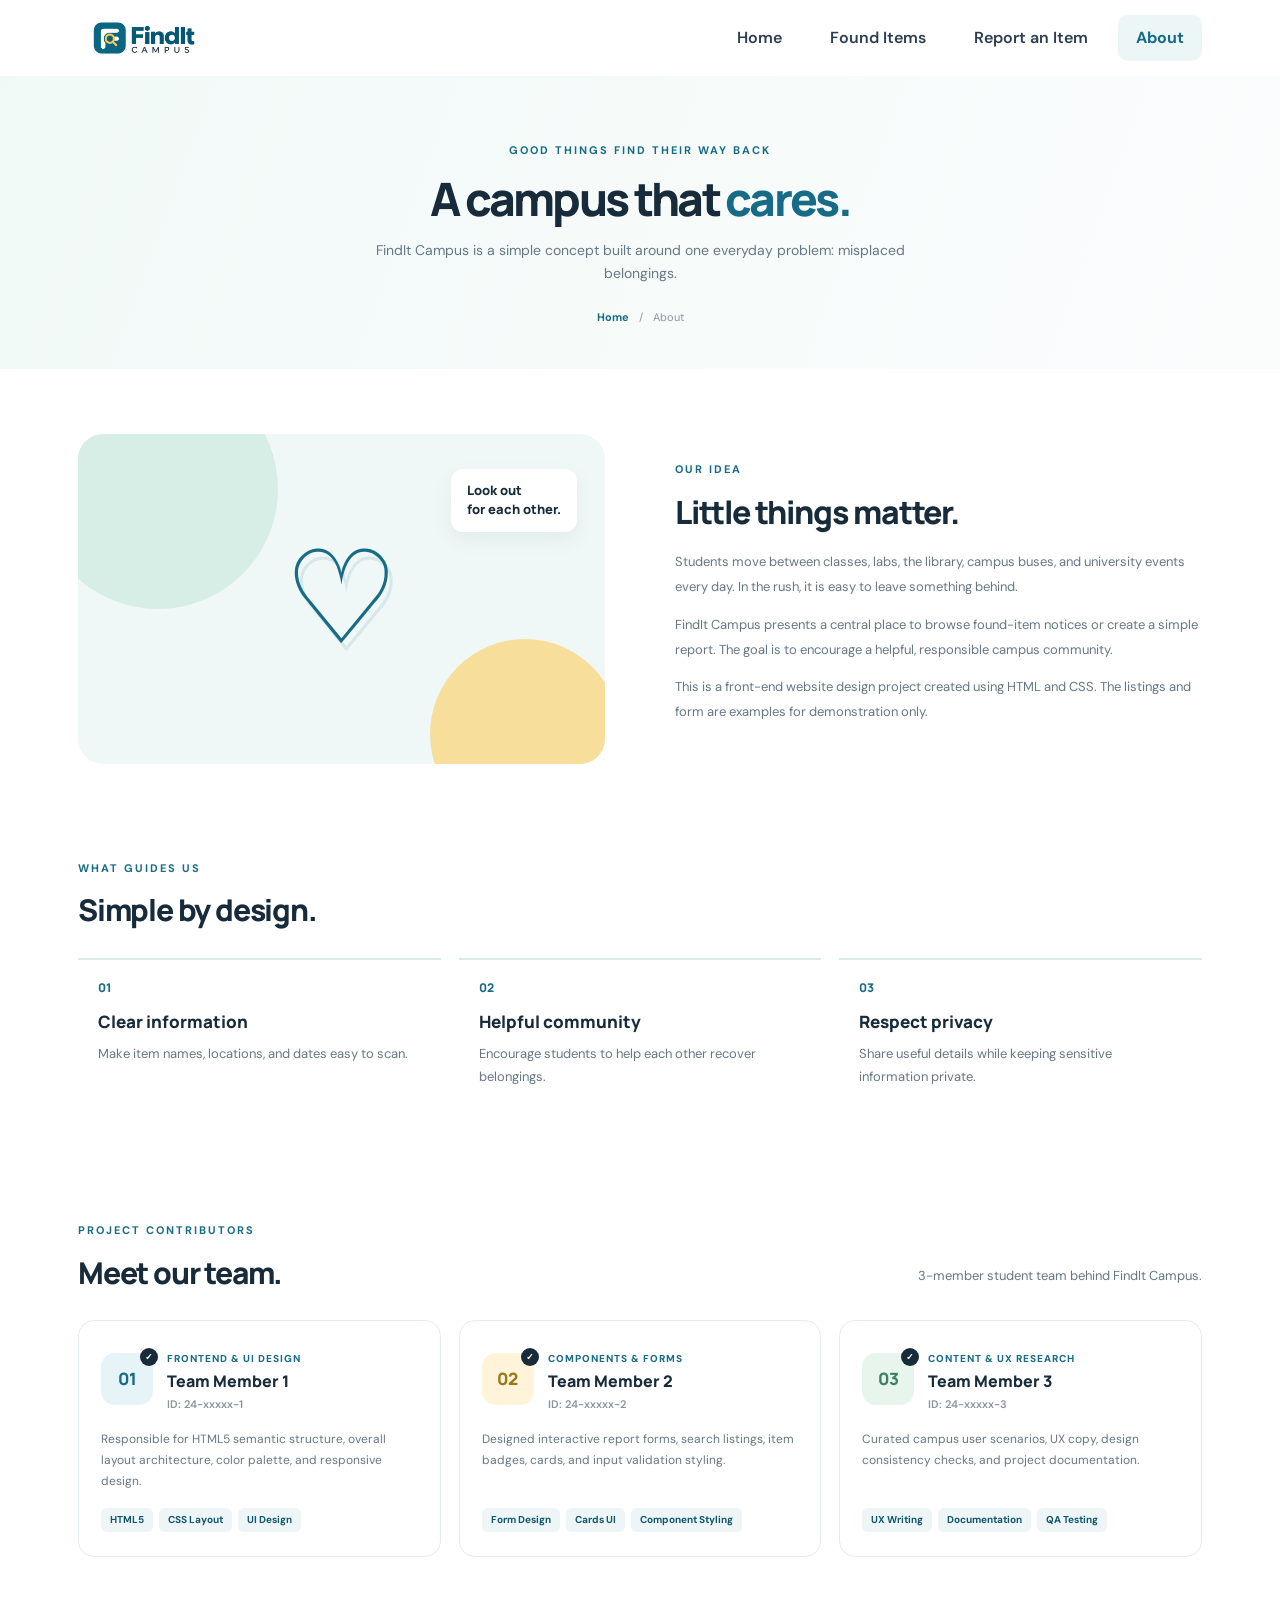
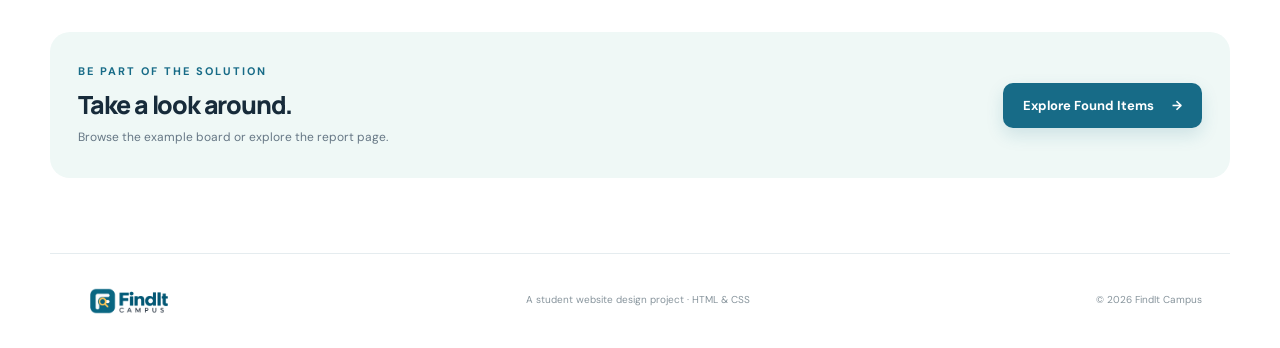
==== about.html @ 5e699d0a "first commit" ====
<!DOCTYPE html>
<html lang="en">
<head>
  <meta charset="UTF-8">
  <meta name="viewport" content="width=device-width, initial-scale=1.0">
  <title>About | FindIt Campus</title>
  <link rel="icon" type="image/png" href="favicon.png">
  <link rel="stylesheet" href="style.css">
</head>
<body>
  <header class="site-header">
    <a class="brand" href="index.html"><img class="brand-logo" src="logo.png" alt="FindIt Campus"></a>
    <nav aria-label="Main navigation"><a href="index.html">Home</a><a href="items.html">Found Items</a><a href="report.html">Report an Item</a><a class="active" href="about.html">About</a></nav>
  </header>
  <main>
    <section class="page-hero">
      <p class="eyebrow">Good things find their way back</p><h1>A campus that <span>cares.</span></h1>
      <p>FindIt Campus is a simple concept built around one everyday problem: misplaced belongings.</p>
      <div class="breadcrumb"><a href="index.html">Home</a><span>/</span> About</div>
    </section>
    <section class="section-wrap about-story">
      <div class="about-art"><div class="circle circle-one"></div><div class="circle circle-two"></div><div class="big-heart">♡</div><div class="about-label">Look out<br>for each other.</div></div>
      <div class="about-copy"><p class="eyebrow">Our idea</p><h2>Little things matter.</h2><p>Students move between classes, labs, the library, campus buses, and university events every day. In the rush, it is easy to leave something behind.</p><p>FindIt Campus presents a central place to browse found-item notices or create a simple report. The goal is to encourage a helpful, responsible campus community.</p><p>This is a front-end website design project created using HTML and CSS. The listings and form are examples for demonstration only.</p></div>
    </section>
    <section class="section-wrap section-block values-section">
      <div class="section-heading"><div><p class="eyebrow">What guides us</p><h2>Simple by design.</h2></div></div>
      <div class="value-grid">
        <article class="value-card"><span class="value-number">01</span><h3>Clear information</h3><p>Make item names, locations, and dates easy to scan.</p></article>
        <article class="value-card"><span class="value-number">02</span><h3>Helpful community</h3><p>Encourage students to help each other recover belongings.</p></article>
        <article class="value-card"><span class="value-number">03</span><h3>Respect privacy</h3><p>Share useful details while keeping sensitive information private.</p></article>
      </div>
    </section>

    <section class="section-wrap section-block team-section" id="team">
      <div class="section-heading">
        <div><p class="eyebrow">Project Contributors</p><h2>Meet our team.</h2></div>
        <p>3-member student team behind FindIt Campus.</p>
      </div>
      <div class="team-grid">
        <article class="team-card">
          <div class="team-header">
            <div class="team-avatar avatar-blue">
              <span>01</span>
              <span class="member-badge">✓</span>
            </div>
            <div class="team-meta">
              <span class="team-role">Frontend & UI Design</span>
              <h3>Team Member 1</h3>
              <p class="team-id">ID: 24-xxxxx-1</p>
            </div>
          </div>
          <p class="team-desc">Responsible for HTML5 semantic structure, overall layout architecture, color palette, and responsive design.</p>
          <div class="team-skills">
            <span class="skill-pill">HTML5</span>
            <span class="skill-pill">CSS Layout</span>
            <span class="skill-pill">UI Design</span>
          </div>
        </article>

        <article class="team-card">
          <div class="team-header">
            <div class="team-avatar avatar-yellow">
              <span>02</span>
              <span class="member-badge">✓</span>
            </div>
            <div class="team-meta">
              <span class="team-role">Components & Forms</span>
              <h3>Team Member 2</h3>
              <p class="team-id">ID: 24-xxxxx-2</p>
            </div>
          </div>
          <p class="team-desc">Designed interactive report forms, search listings, item badges, cards, and input validation styling.</p>
          <div class="team-skills">
            <span class="skill-pill">Form Design</span>
            <span class="skill-pill">Cards UI</span>
            <span class="skill-pill">Component Styling</span>
          </div>
        </article>

        <article class="team-card">
          <div class="team-header">
            <div class="team-avatar avatar-green">
              <span>03</span>
              <span class="member-badge">✓</span>
            </div>
            <div class="team-meta">
              <span class="team-role">Content & UX Research</span>
              <h3>Team Member 3</h3>
              <p class="team-id">ID: 24-xxxxx-3</p>
            </div>
          </div>
          <p class="team-desc">Curated campus user scenarios, UX copy, design consistency checks, and project documentation.</p>
          <div class="team-skills">
            <span class="skill-pill">UX Writing</span>
            <span class="skill-pill">Documentation</span>
            <span class="skill-pill">QA Testing</span>
          </div>
        </article>
      </div>
    </section>

    <section class="section-wrap cta"><div><p class="eyebrow">Be part of the solution</p><h2>Take a look around.</h2><p>Browse the example board or explore the report page.</p></div><a class="button button-primary" href="items.html">Explore Found Items <span>→</span></a></section>
  </main>
  <footer class="site-footer"><a class="brand" href="index.html"><img class="brand-logo" src="logo.png" alt="FindIt Campus"></a><p>A student website design project · HTML & CSS</p><span>© 2026 FindIt Campus</span></footer>
</body>
</html>
---- style.css ----
@import url('https://fonts.googleapis.com/css2?family=DM+Sans:wght@400;500;600;700&family=Manrope:wght@400;500;600;700;800&display=swap');

:root{--ink:#172b3a;--muted:#667785;--blue:#176b87;--blue-dark:#10566d;--mint:#eaf6f3;--line:#e5ecef;--paper:#fbfdfd;--yellow:#f6c85f}
*{box-sizing:border-box}html{scroll-behavior:smooth}body{margin:0;background:#fff;color:var(--ink);font-family:'DM Sans',sans-serif;font-size:15px;line-height:1.65}a{color:inherit;text-decoration:none}.site-header{height:76px;max-width:1180px;padding:0 28px;margin:auto;display:flex;align-items:center;justify-content:space-between;gap:24px}.brand{display:flex;align-items:center;gap:10px;font-family:Manrope,sans-serif;font-size:20px;font-weight:800;letter-spacing:-.7px;white-space:nowrap}.brand-logo{height:44px;width:auto;display:block;object-fit:contain;transition:transform .2s ease}.brand:hover .brand-logo{transform:scale(1.02)}.brand small{display:block;color:#73818b;font:500 10px 'DM Sans',sans-serif;letter-spacing:1.8px;text-transform:uppercase;margin-top:-5px}.brand-mark{display:grid;place-items:center;background:var(--blue);color:white;width:39px;height:39px;border-radius:13px;font-weight:800;font-size:21px;box-shadow:0 6px 14px #176b8729}.site-footer .brand-logo{height:34px}.site-header nav{display:flex;align-items:center;gap:12px}.site-header nav a{padding:10px 18px;color:#2c3e50;font-weight:600;font-size:16px;border-radius:10px;transition:all .2s ease}.site-header nav a:hover,.site-header nav a.active{background:#edf6f7;color:var(--blue);font-weight:700}.hero{max-width:1240px;margin:0 auto;padding:18px 32px 28px;display:grid;grid-template-columns:1fr 1.02fr;align-items:center;gap:48px;min-height:clamp(520px,calc(100vh - 160px),680px);min-height:clamp(520px,calc(100dvh - 160px),680px);box-sizing:border-box}.hero-copy{display:flex;flex-direction:column;justify-content:center;margin-bottom:0;transform:translateY(-8px)}.eyebrow{color:var(--blue);font-size:11px;font-weight:700;text-transform:uppercase;letter-spacing:2px;margin:0 0 14px}.hero h1{font-family:Manrope,sans-serif;font-size:clamp(44px,4.7vw,66px);letter-spacing:-2.6px;line-height:1.14;margin:0 0 22px;font-weight:800}.page-hero h1{font-family:Manrope,sans-serif;font-size:clamp(38px,4.3vw,57px);letter-spacing:-2.7px;line-height:1.12;margin:0 0 22px;font-weight:800}.hero h1 span,.page-hero h1 span{color:var(--blue)}.hero-text{max-width:530px;color:#536471;font-size:clamp(16px,1.25vw,19px);line-height:1.7;margin:0 0 28px}.hero-actions{display:flex;flex-wrap:wrap;gap:14px}.hero-actions .button{padding:15px 26px;font-size:15px;border-radius:12px;gap:12px}.button{display:inline-flex;justify-content:center;align-items:center;gap:18px;padding:13px 19px;border-radius:10px;font:700 13px 'DM Sans',sans-serif;border:1px solid transparent;cursor:pointer;transition:transform .2s,background .2s}.button:hover{transform:translateY(-2px)}.button-primary{background:var(--blue);color:#fff;box-shadow:0 7px 17px #176b8726}.button-primary:hover{background:var(--blue-dark)}.button-light{background:#fff;border-color:var(--line);color:var(--ink)}.trust-note{display:flex;align-items:center;gap:9px;margin-top:26px;color:#71808a;font-size:12px}.check{display:grid;place-items:center;width:21px;height:21px;border-radius:50%;background:#e5f4ec;color:#28875b;font-weight:700}.hero-art{height:clamp(440px,56vh,530px);max-height:540px;position:relative;border-radius:36px;background:#eff8f6;overflow:hidden;display:grid;place-items:center}.sun{position:absolute;width:300px;height:300px;border-radius:50%;background:#d8eee8;right:32px;top:16px}.search-illustration{position:relative;width:265px;height:245px;margin-top:60px;transform:scale(1.24);transform-origin:center}.box-front{position:absolute;bottom:15px;left:47px;width:175px;height:135px;background:#176b87;border-radius:9px 9px 17px 17px;transform:rotate(-4deg);box-shadow:0 19px 30px #164f6030;display:flex;flex-direction:column;align-items:center;padding-top:31px;color:#fff;font:800 20px Manrope,sans-serif;letter-spacing:4px}.box-top{position:absolute;bottom:136px;left:40px;width:188px;height:27px;background:#398ca2;transform:rotate(-4deg);border-radius:7px;z-index:2}.box-line{width:86px;height:5px;background:#a6d4d6;border-radius:5px;margin-top:10px}.box-line.short{width:53px;margin-top:7px}.magnifier{position:absolute;z-index:3;width:100px;height:100px;border:13px solid #f6c85f;border-radius:50%;right:0;top:0;background:#fff8e5cc;box-shadow:0 8px 18px #9e7a2d26}.magnifier:after{content:'';position:absolute;width:52px;height:13px;background:#f6c85f;border-radius:10px;right:-39px;bottom:-19px;transform:rotate(48deg)}.plant{position:absolute;bottom:0;right:-8px;width:45px;height:62px}.plant b{position:absolute;bottom:0;left:11px;width:26px;height:24px;background:#e5a97d;border-radius:3px 3px 10px 10px}.plant i{position:absolute;bottom:28px;left:13px;width:16px;height:30px;border-radius:100% 0 100% 0;background:#65a991;transform:rotate(-22deg)}.plant i:nth-child(2){left:25px;transform:rotate(35deg);background:#3f8974}.plant i:nth-child(3){left:3px;bottom:35px;transform:rotate(-48deg);background:#8dc5a9}.floating-card{position:absolute;z-index:4;background:#fff;border:1px solid #e3ebee;box-shadow:0 18px 42px #153f4c20;border-radius:18px;padding:15px 22px;display:flex;align-items:center;gap:14px;transition:transform .2s ease,box-shadow .2s ease}.floating-card:hover{transform:translateY(-3px);box-shadow:0 22px 48px #153f4c28}.floating-card b{display:block;font-size:16px;font-family:Manrope,sans-serif;font-weight:800;letter-spacing:-.3px;color:var(--ink);line-height:1.25}.floating-card small{display:block;font-size:13.5px;font-weight:500;color:#697a85;margin-top:4px;line-height:1.2}.card-one{top:44px;left:26px}.card-two{bottom:42px;left:24px}.mini-icon{display:grid;place-items:center;width:48px;height:48px;border-radius:14px;font-size:23px;flex-shrink:0}.mini-icon.blue{background:#e4f2f8;color:#176b87}.mini-icon.yellow{background:#fff3d1;color:#9d7418}.sparkle{position:absolute;color:#e6b83f}.sparkle-a{top:52px;right:58px;font-size:30px}.sparkle-b{bottom:66px;right:44px;font-size:23px}.section-wrap{max-width:1180px;padding-left:28px;padding-right:28px;margin-left:auto;margin-right:auto}.scroll-down-wrap{display:flex;justify-content:center;align-items:center;padding:10px 0 26px;position:relative;z-index:5}.scroll-down-btn{display:inline-flex;flex-direction:column;align-items:center;gap:8px;color:#7e8f9b;text-decoration:none;cursor:pointer;transition:color .25s ease}.scroll-down-btn:hover{color:var(--blue)}.scroll-arrow-circle{width:48px;height:48px;border-radius:50%;background:#fff;border:1.5px solid #dce8ec;display:grid;place-items:center;color:var(--blue);box-shadow:0 8px 24px #176b871c;animation:scrollBtnBounce 2.2s cubic-bezier(0.45,0.05,0.55,0.95) infinite;transition:all .25s ease}.scroll-down-btn:hover .scroll-arrow-circle{background:#edf8f6;border-color:var(--blue);box-shadow:0 12px 28px #176b872b;transform:translateY(3px)}.scroll-arrow-svg{animation:arrowGlide 2.2s ease-in-out infinite}.scroll-down-text{font-family:'DM Sans',sans-serif;font-size:11px;font-weight:700;letter-spacing:1.8px;text-transform:uppercase;color:#8596a2;transition:color .25s ease}.scroll-down-btn:hover .scroll-down-text{color:var(--blue)}@keyframes scrollBtnBounce{0%,100%{transform:translateY(0)}50%{transform:translateY(8px)}}@keyframes arrowGlide{0%,100%{transform:translateY(-2px)}50%{transform:translateY(3px)}}.section-block{padding-top:85px;padding-bottom:82px}.section-heading{display:flex;justify-content:space-between;align-items:end;gap:25px;margin-bottom:29px}.section-heading h2,.cta h2,.about-copy h2{font:800 30px/1.25 Manrope,sans-serif;letter-spacing:-1.2px;margin:0}.section-heading>p{color:var(--muted);font-size:13px;margin:0 0 5px}.choice-grid{display:grid;grid-template-columns:repeat(3,1fr);gap:18px}.choice-card{border:1px solid var(--line);border-radius:16px;padding:26px 25px 24px;transition:transform .2s,box-shadow .2s}.choice-card:hover,.item-card:hover{transform:translateY(-3px);box-shadow:0 15px 35px #193d4c0c}.choice-icon{width:47px;height:47px;border-radius:14px;display:grid;place-items:center;font-size:24px;margin-bottom:20px}.icon-blue{background:#e7f4f7;color:var(--blue)}.icon-yellow{background:#fff4d9;color:#9d7418}.icon-green{background:#e8f5eb;color:#388461}.choice-card h3,.value-card h3{font:800 17px Manrope,sans-serif;margin:0 0 9px}.choice-card p,.value-card p{color:var(--muted);font-size:13px;line-height:1.8;margin:0 0 19px}.text-link{font-size:12px;font-weight:700;color:var(--blue)}.text-link span{margin-left:6px}.cta{background:#eff8f6;border-radius:20px;margin-top:0;margin-bottom:75px;padding-top:30px;padding-bottom:30px;display:flex;align-items:center;justify-content:space-between;gap:25px}.cta .eyebrow{margin-bottom:8px}.cta h2{font-size:25px}.cta p:not(.eyebrow){color:var(--muted);font-size:12px;margin:8px 0 0}.site-footer{border-top:1px solid var(--line);min-height:95px;max-width:1180px;margin:auto;padding:22px 28px;display:flex;align-items:center;justify-content:space-between;gap:20px}.site-footer .brand{font-size:16px}.site-footer .brand-mark{width:32px;height:32px;border-radius:10px;font-size:17px}.site-footer p,.site-footer>span{font-size:10px;color:#87949c;margin:0}
.page-hero{background:linear-gradient(110deg,#f1f9f7,#fbfdfd);text-align:center;padding:65px 24px 43px}.page-hero h1{font-size:46px;margin-bottom:14px}.page-hero>p:not(.eyebrow){max-width:560px;margin:0 auto;color:var(--muted);font-size:14px}.breadcrumb{display:flex;justify-content:center;gap:10px;margin-top:23px;color:#8a979e;font-size:11px}.breadcrumb a{color:var(--blue);font-weight:700}.listing-section{padding-top:48px;padding-bottom:80px}.listing-top{display:flex;align-items:center;justify-content:space-between;gap:20px}.listing-top h2,.form-heading h2,.report-intro h2{font:800 22px Manrope,sans-serif;margin:0}.muted,.form-heading p{color:#8a979e;font-size:12px;margin:3px 0 0}.filter-chips{display:flex;flex-wrap:wrap;gap:9px;margin:25px 0}.chip{padding:8px 14px;border:1px solid var(--line);border-radius:30px;color:#6d7b85;font-size:11px;font-weight:600}.chip.selected{background:#eaf5f5;color:var(--blue);border-color:#d5e9e9}.item-grid{display:grid;grid-template-columns:repeat(3,1fr);gap:19px}.item-card{border:1px solid var(--line);border-radius:15px;overflow:hidden;transition:transform .2s,box-shadow .2s}.item-visual{height:165px;display:grid;place-items:center;position:relative}.visual-blue{background:#e9f4f8}.visual-yellow{background:#fff4d7}.visual-green{background:#e8f5ec}.visual-pink{background:#f9eaf0}.visual-lilac{background:#eeeafb}.visual-orange{background:#fff0e3}.item-emoji{font-size:56px;filter:drop-shadow(0 8px 7px #203c4a16)}.status{position:absolute;left:13px;top:13px;background:#fff;padding:4px 9px;border-radius:20px;font-size:9px;font-weight:700;color:#32845f}.item-info{padding:17px}.item-type{font-size:9px;font-weight:800;letter-spacing:1.2px;color:var(--blue);margin-bottom:5px}.item-info h3{font:800 15px Manrope,sans-serif;margin:0 0 7px}.item-place{font-size:11px;color:#7b8992;margin:0 0 16px}.item-bottom{border-top:1px solid #edf0f1;padding-top:12px;display:flex;justify-content:space-between;gap:8px;font-size:9px;color:#98a2a8}.item-bottom a{color:var(--blue);font-weight:700}.notice{margin:25px 0 0;background:#fff8e7;border-radius:10px;padding:12px 15px;font-size:11px;color:#8a713a}.compact{padding-bottom:36px}.report-layout{display:grid;grid-template-columns:.8fr 1.2fr;gap:60px;padding-top:55px;padding-bottom:85px;align-items:start}.report-intro{padding-top:14px}.report-symbol{width:55px;height:55px;border-radius:16px;display:grid;place-items:center;background:#e6f4f5;color:var(--blue);font-size:28px;margin-bottom:22px}.report-intro h2{font-size:27px}.report-intro>p{color:var(--muted);font-size:13px;line-height:1.9}.tip-box{margin-top:29px;background:#f2f8f6;border-radius:13px;padding:19px 21px;font-size:12px}.tip-box strong{font-family:Manrope,sans-serif}.tip-box ul{padding-left:18px;margin:10px 0 0;color:var(--muted)}.tip-box li{margin:7px 0}.report-form{border:1px solid var(--line);border-radius:17px;padding:28px 30px;box-shadow:0 15px 35px #183e4b08}.form-heading{margin-bottom:23px}.report-form>label,.form-two label{display:block;font-size:11px;font-weight:700;margin:15px 0 7px}.report-form label span{color:#d16a56}.report-form input:not([type=radio]),.report-form select,.report-form textarea{width:100%;border:1px solid #dfe7e9;border-radius:8px;padding:11px 12px;font:12px 'DM Sans',sans-serif;color:var(--ink);background:#fff;outline:none}.report-form input:focus,.report-form select:focus,.report-form textarea:focus{border-color:#6ca9b6;box-shadow:0 0 0 3px #176b8710}.report-form textarea{resize:vertical}.radio-row{display:flex;gap:10px;flex-wrap:wrap}.radio-option{border:1px solid var(--line);border-radius:8px;padding:10px 12px;display:flex;align-items:center;gap:7px;font-size:11px;color:#586b77}.radio-option input{accent-color:var(--blue)}.form-two{display:grid;grid-template-columns:1fr 1fr;gap:13px}.form-note{font-size:10px;color:#89969d;margin:15px 0}.submit-button{width:100%;margin-top:3px}.about-story{display:grid;grid-template-columns:1fr 1fr;align-items:center;gap:70px;padding-top:65px;padding-bottom:70px}.about-art{height:330px;position:relative;border-radius:25px;background:#eff8f6;overflow:hidden;display:grid;place-items:center}.circle{position:absolute;border-radius:50%}.circle-one{width:240px;height:240px;background:#d7eee7;top:-65px;left:-40px}.circle-two{width:190px;height:190px;background:#f7df9b;bottom:-65px;right:-15px}.big-heart{z-index:1;font-size:130px;color:var(--blue);font-weight:400;line-height:1;text-shadow:5px 8px 0 #176b871c}.about-label{position:absolute;z-index:2;right:28px;top:35px;background:#fff;border-radius:12px;padding:12px 16px;font:800 13px/1.5 Manrope,sans-serif;box-shadow:0 8px 20px #143d4c10}.about-copy h2{font-size:32px;margin-bottom:18px}.about-copy>p:not(.eyebrow){font-size:13px;line-height:1.9;color:var(--muted)}.values-section{padding-top:25px;padding-bottom:75px}.value-grid{display:grid;grid-template-columns:repeat(3,1fr);gap:18px}.value-card{border-top:2px solid #d9ece8;padding:19px 20px}.value-number{display:block;font:800 12px Manrope,sans-serif;color:var(--blue);margin-bottom:14px}.team-section{padding-top:20px;padding-bottom:75px}.team-grid{display:grid;grid-template-columns:repeat(3,1fr);gap:18px}.team-card{border:1px solid var(--line);border-radius:16px;padding:24px 22px;background:#fff;transition:transform .2s,box-shadow .2s;display:flex;flex-direction:column}.team-card:hover{transform:translateY(-3px);box-shadow:0 15px 35px #193d4c0c}.team-header{display:flex;align-items:center;gap:14px;margin-bottom:16px}.team-avatar{width:52px;height:52px;border-radius:14px;display:grid;place-items:center;font:800 17px Manrope,sans-serif;position:relative;flex-shrink:0}.avatar-blue{background:#e7f4f7;color:var(--blue)}.avatar-yellow{background:#fff4d9;color:#9d7418}.avatar-green{background:#e8f5ec;color:#388461}.member-badge{position:absolute;top:-5px;right:-5px;background:var(--ink);color:#fff;font-size:9px;font-weight:700;width:18px;height:18px;border-radius:50%;display:grid;place-items:center}.team-meta h3{font:800 16px Manrope,sans-serif;margin:0 0 3px}.team-role{font-size:10px;font-weight:800;letter-spacing:1px;text-transform:uppercase;color:var(--blue)}.team-id{font-size:11px;color:#87949c;font-weight:600;margin:3px 0 0}.team-desc{color:var(--muted);font-size:12px;line-height:1.75;margin:0 0 16px;flex-grow:1}.team-skills{display:flex;flex-wrap:wrap;gap:6px}.skill-pill{font-size:10px;font-weight:700;background:#edf5f7;color:var(--blue-dark);padding:4px 9px;border-radius:6px}
@media(max-width:800px){.site-header{height:auto;min-height:78px;flex-wrap:wrap;padding-top:16px;padding-bottom:14px}.site-header nav{width:100%;overflow-x:auto;gap:4px}.site-header nav a{padding:8px 12px;font-size:14px;white-space:nowrap}.hero{grid-template-columns:1fr;min-height:auto;padding-top:35px;padding-bottom:45px;gap:35px}.hero-copy{margin-bottom:0;transform:none}.hero-art{height:360px}.hero-art .search-illustration{transform:scale(1)}.choice-grid,.item-grid,.team-grid{grid-template-columns:repeat(2,1fr)}.report-layout{grid-template-columns:1fr;gap:28px}.about-story{gap:30px}.site-footer{flex-wrap:wrap}.site-footer p{order:3;width:100%}}
@media(max-width:560px){.hero{padding-left:20px;padding-right:20px;padding-top:28px;padding-bottom:38px}.hero h1{font-size:clamp(34px,8.5vw,42px);letter-spacing:-1.6px}.hero-actions .button{width:100%;justify-content:center}.hero-art{height:290px}.hero-art .search-illustration{transform:scale(.86)}.floating-card{padding:11px 15px;border-radius:14px;gap:10px}.floating-card b{font-size:13.5px}.floating-card small{font-size:11.5px}.mini-icon{width:36px;height:36px;font-size:18px}.card-one{top:28px;left:14px}.card-two{bottom:22px;left:14px}.scroll-down-wrap{padding:8px 0 20px}.scroll-arrow-circle{width:42px;height:42px}.scroll-down-text{font-size:10px}.section-wrap{padding-left:20px;padding-right:20px}.section-block{padding-top:58px;padding-bottom:58px}.section-heading{display:block}.section-heading>p{margin-top:10px}.section-heading h2,.cta h2{font-size:25px}.choice-grid,.item-grid,.value-grid,.team-grid{grid-template-columns:1fr}.choice-card{padding:22px}.cta{margin-left:20px;margin-right:20px;display:block;padding:25px 22px}.cta .button{margin-top:20px}.site-footer{padding:22px 20px}.site-footer>span{font-size:9px}.page-hero{padding:48px 20px 35px}.page-hero h1{font-size:37px}.listing-top{align-items:flex-start}.listing-top .button{padding:10px;font-size:11px}.report-form{padding:22px 18px}.form-two{grid-template-columns:1fr;gap:0}.about-story{grid-template-columns:1fr;padding-top:40px}.about-art{height:270px}.about-copy h2{font-size:28px}}
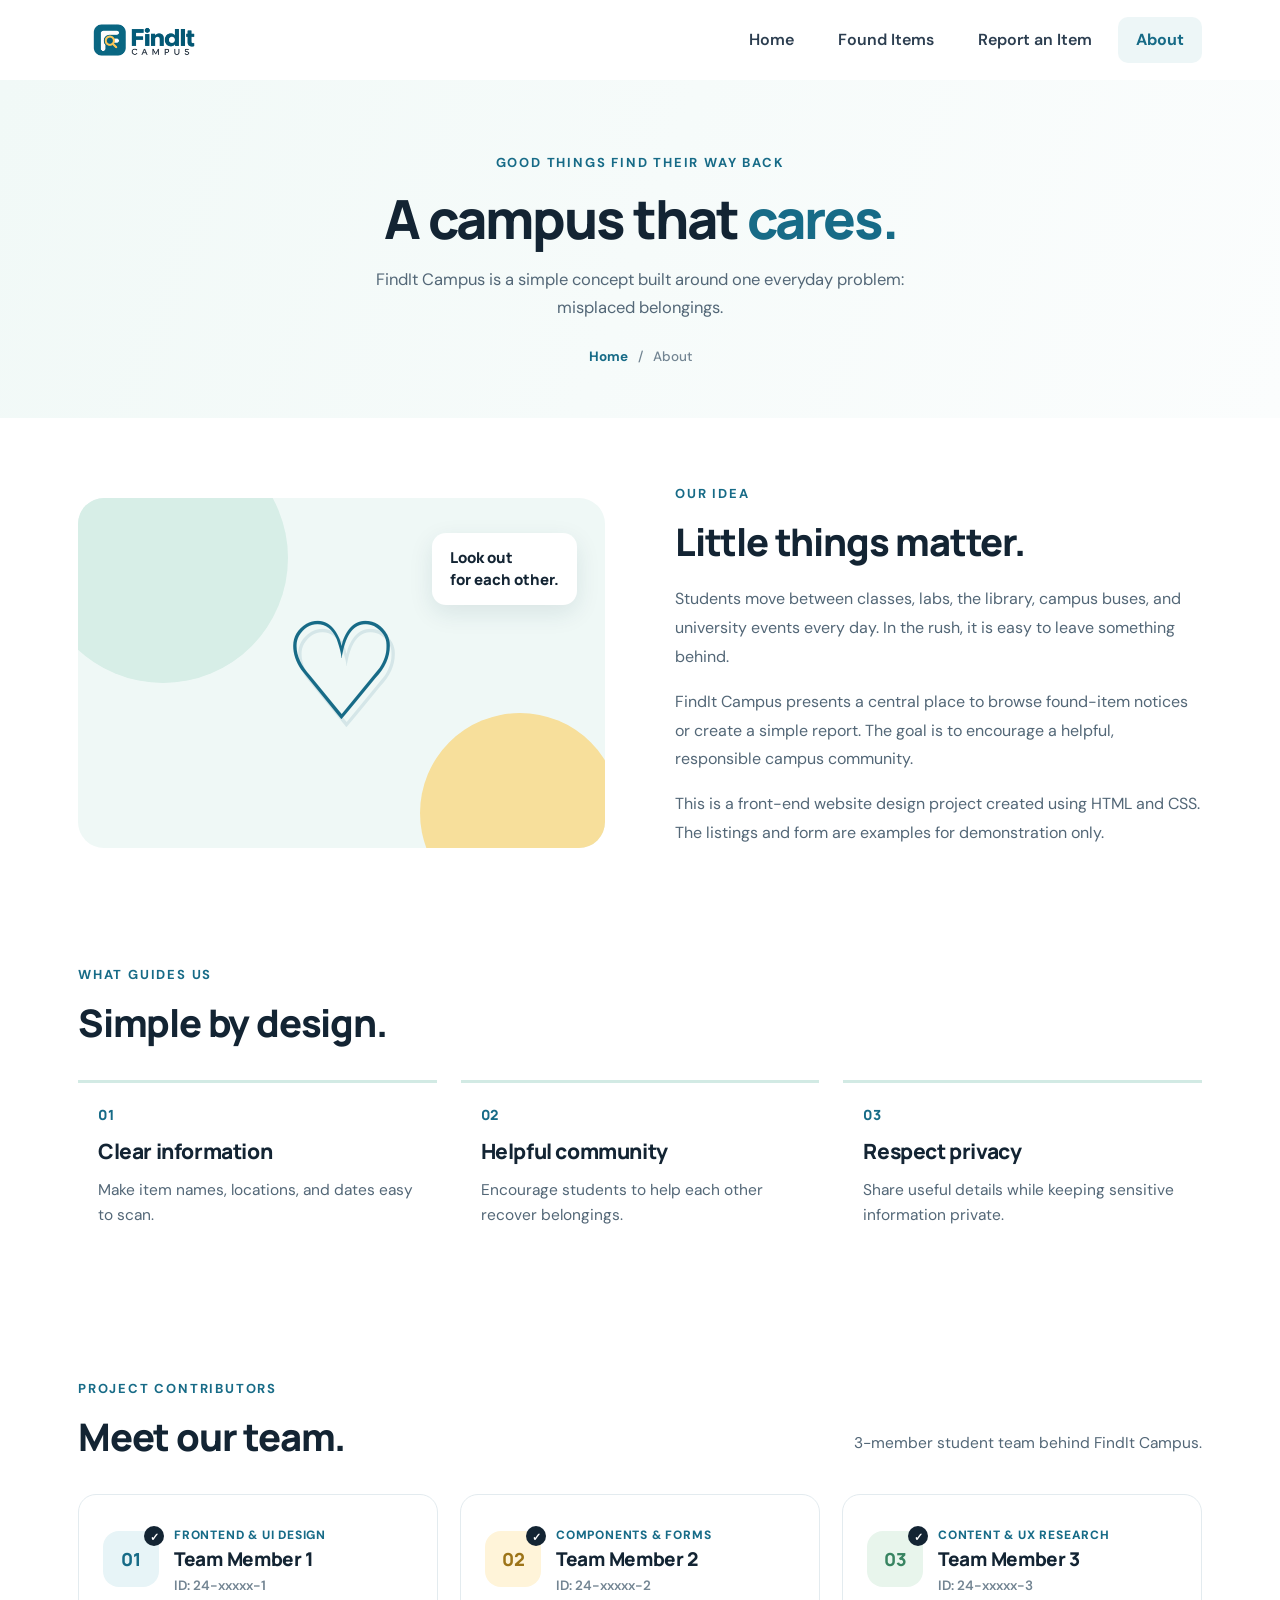
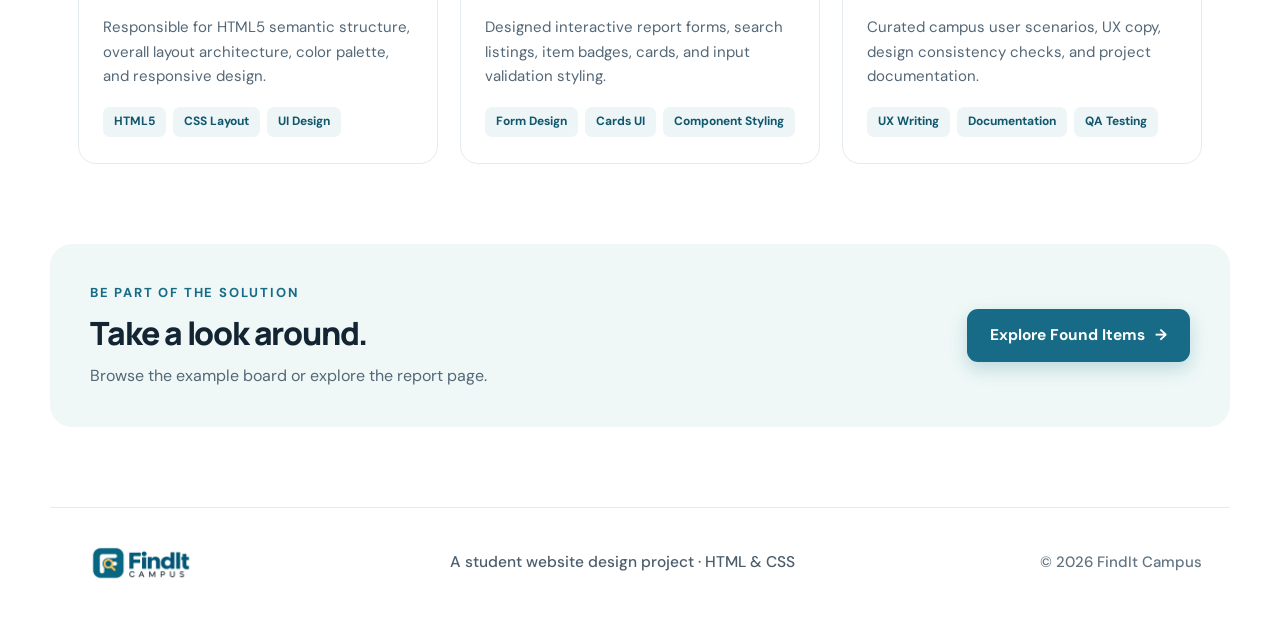
==== commit f5d1986f: "add responsive mobile navigation menu and quick categories section to homepage" ====
--- a/about.html
+++ b/about.html
@@ -10,6 +10,13 @@
 <body>
   <header class="site-header">
     <a class="brand" href="index.html"><img class="brand-logo" src="logo.png" alt="FindIt Campus"></a>
+    <input type="checkbox" id="nav-toggle" class="nav-toggle" aria-label="Toggle navigation menu">
+    <label for="nav-toggle" class="nav-toggle-btn" aria-label="Open navigation menu">
+      <span class="nav-icon-bar"></span>
+      <span class="nav-icon-bar"></span>
+      <span class="nav-icon-bar"></span>
+    </label>
+    <label for="nav-toggle" class="nav-overlay" aria-hidden="true"></label>
     <nav aria-label="Main navigation"><a href="index.html">Home</a><a href="items.html">Found Items</a><a href="report.html">Report an Item</a><a class="active" href="about.html">About</a></nav>
   </header>
   <main>
--- a/style.css
+++ b/style.css
@@ -1,7 +1,1912 @@
 @import url('https://fonts.googleapis.com/css2?family=DM+Sans:wght@400;500;600;700&family=Manrope:wght@400;500;600;700;800&display=swap');
 
-:root{--ink:#172b3a;--muted:#667785;--blue:#176b87;--blue-dark:#10566d;--mint:#eaf6f3;--line:#e5ecef;--paper:#fbfdfd;--yellow:#f6c85f}
-*{box-sizing:border-box}html{scroll-behavior:smooth}body{margin:0;background:#fff;color:var(--ink);font-family:'DM Sans',sans-serif;font-size:15px;line-height:1.65}a{color:inherit;text-decoration:none}.site-header{height:76px;max-width:1180px;padding:0 28px;margin:auto;display:flex;align-items:center;justify-content:space-between;gap:24px}.brand{display:flex;align-items:center;gap:10px;font-family:Manrope,sans-serif;font-size:20px;font-weight:800;letter-spacing:-.7px;white-space:nowrap}.brand-logo{height:44px;width:auto;display:block;object-fit:contain;transition:transform .2s ease}.brand:hover .brand-logo{transform:scale(1.02)}.brand small{display:block;color:#73818b;font:500 10px 'DM Sans',sans-serif;letter-spacing:1.8px;text-transform:uppercase;margin-top:-5px}.brand-mark{display:grid;place-items:center;background:var(--blue);color:white;width:39px;height:39px;border-radius:13px;font-weight:800;font-size:21px;box-shadow:0 6px 14px #176b8729}.site-footer .brand-logo{height:34px}.site-header nav{display:flex;align-items:center;gap:12px}.site-header nav a{padding:10px 18px;color:#2c3e50;font-weight:600;font-size:16px;border-radius:10px;transition:all .2s ease}.site-header nav a:hover,.site-header nav a.active{background:#edf6f7;color:var(--blue);font-weight:700}.hero{max-width:1240px;margin:0 auto;padding:18px 32px 28px;display:grid;grid-template-columns:1fr 1.02fr;align-items:center;gap:48px;min-height:clamp(520px,calc(100vh - 160px),680px);min-height:clamp(520px,calc(100dvh - 160px),680px);box-sizing:border-box}.hero-copy{display:flex;flex-direction:column;justify-content:center;margin-bottom:0;transform:translateY(-8px)}.eyebrow{color:var(--blue);font-size:11px;font-weight:700;text-transform:uppercase;letter-spacing:2px;margin:0 0 14px}.hero h1{font-family:Manrope,sans-serif;font-size:clamp(44px,4.7vw,66px);letter-spacing:-2.6px;line-height:1.14;margin:0 0 22px;font-weight:800}.page-hero h1{font-family:Manrope,sans-serif;font-size:clamp(38px,4.3vw,57px);letter-spacing:-2.7px;line-height:1.12;margin:0 0 22px;font-weight:800}.hero h1 span,.page-hero h1 span{color:var(--blue)}.hero-text{max-width:530px;color:#536471;font-size:clamp(16px,1.25vw,19px);line-height:1.7;margin:0 0 28px}.hero-actions{display:flex;flex-wrap:wrap;gap:14px}.hero-actions .button{padding:15px 26px;font-size:15px;border-radius:12px;gap:12px}.button{display:inline-flex;justify-content:center;align-items:center;gap:18px;padding:13px 19px;border-radius:10px;font:700 13px 'DM Sans',sans-serif;border:1px solid transparent;cursor:pointer;transition:transform .2s,background .2s}.button:hover{transform:translateY(-2px)}.button-primary{background:var(--blue);color:#fff;box-shadow:0 7px 17px #176b8726}.button-primary:hover{background:var(--blue-dark)}.button-light{background:#fff;border-color:var(--line);color:var(--ink)}.trust-note{display:flex;align-items:center;gap:9px;margin-top:26px;color:#71808a;font-size:12px}.check{display:grid;place-items:center;width:21px;height:21px;border-radius:50%;background:#e5f4ec;color:#28875b;font-weight:700}.hero-art{height:clamp(440px,56vh,530px);max-height:540px;position:relative;border-radius:36px;background:#eff8f6;overflow:hidden;display:grid;place-items:center}.sun{position:absolute;width:300px;height:300px;border-radius:50%;background:#d8eee8;right:32px;top:16px}.search-illustration{position:relative;width:265px;height:245px;margin-top:60px;transform:scale(1.24);transform-origin:center}.box-front{position:absolute;bottom:15px;left:47px;width:175px;height:135px;background:#176b87;border-radius:9px 9px 17px 17px;transform:rotate(-4deg);box-shadow:0 19px 30px #164f6030;display:flex;flex-direction:column;align-items:center;padding-top:31px;color:#fff;font:800 20px Manrope,sans-serif;letter-spacing:4px}.box-top{position:absolute;bottom:136px;left:40px;width:188px;height:27px;background:#398ca2;transform:rotate(-4deg);border-radius:7px;z-index:2}.box-line{width:86px;height:5px;background:#a6d4d6;border-radius:5px;margin-top:10px}.box-line.short{width:53px;margin-top:7px}.magnifier{position:absolute;z-index:3;width:100px;height:100px;border:13px solid #f6c85f;border-radius:50%;right:0;top:0;background:#fff8e5cc;box-shadow:0 8px 18px #9e7a2d26}.magnifier:after{content:'';position:absolute;width:52px;height:13px;background:#f6c85f;border-radius:10px;right:-39px;bottom:-19px;transform:rotate(48deg)}.plant{position:absolute;bottom:0;right:-8px;width:45px;height:62px}.plant b{position:absolute;bottom:0;left:11px;width:26px;height:24px;background:#e5a97d;border-radius:3px 3px 10px 10px}.plant i{position:absolute;bottom:28px;left:13px;width:16px;height:30px;border-radius:100% 0 100% 0;background:#65a991;transform:rotate(-22deg)}.plant i:nth-child(2){left:25px;transform:rotate(35deg);background:#3f8974}.plant i:nth-child(3){left:3px;bottom:35px;transform:rotate(-48deg);background:#8dc5a9}.floating-card{position:absolute;z-index:4;background:#fff;border:1px solid #e3ebee;box-shadow:0 18px 42px #153f4c20;border-radius:18px;padding:15px 22px;display:flex;align-items:center;gap:14px;transition:transform .2s ease,box-shadow .2s ease}.floating-card:hover{transform:translateY(-3px);box-shadow:0 22px 48px #153f4c28}.floating-card b{display:block;font-size:16px;font-family:Manrope,sans-serif;font-weight:800;letter-spacing:-.3px;color:var(--ink);line-height:1.25}.floating-card small{display:block;font-size:13.5px;font-weight:500;color:#697a85;margin-top:4px;line-height:1.2}.card-one{top:44px;left:26px}.card-two{bottom:42px;left:24px}.mini-icon{display:grid;place-items:center;width:48px;height:48px;border-radius:14px;font-size:23px;flex-shrink:0}.mini-icon.blue{background:#e4f2f8;color:#176b87}.mini-icon.yellow{background:#fff3d1;color:#9d7418}.sparkle{position:absolute;color:#e6b83f}.sparkle-a{top:52px;right:58px;font-size:30px}.sparkle-b{bottom:66px;right:44px;font-size:23px}.section-wrap{max-width:1180px;padding-left:28px;padding-right:28px;margin-left:auto;margin-right:auto}.scroll-down-wrap{display:flex;justify-content:center;align-items:center;padding:10px 0 26px;position:relative;z-index:5}.scroll-down-btn{display:inline-flex;flex-direction:column;align-items:center;gap:8px;color:#7e8f9b;text-decoration:none;cursor:pointer;transition:color .25s ease}.scroll-down-btn:hover{color:var(--blue)}.scroll-arrow-circle{width:48px;height:48px;border-radius:50%;background:#fff;border:1.5px solid #dce8ec;display:grid;place-items:center;color:var(--blue);box-shadow:0 8px 24px #176b871c;animation:scrollBtnBounce 2.2s cubic-bezier(0.45,0.05,0.55,0.95) infinite;transition:all .25s ease}.scroll-down-btn:hover .scroll-arrow-circle{background:#edf8f6;border-color:var(--blue);box-shadow:0 12px 28px #176b872b;transform:translateY(3px)}.scroll-arrow-svg{animation:arrowGlide 2.2s ease-in-out infinite}.scroll-down-text{font-family:'DM Sans',sans-serif;font-size:11px;font-weight:700;letter-spacing:1.8px;text-transform:uppercase;color:#8596a2;transition:color .25s ease}.scroll-down-btn:hover .scroll-down-text{color:var(--blue)}@keyframes scrollBtnBounce{0%,100%{transform:translateY(0)}50%{transform:translateY(8px)}}@keyframes arrowGlide{0%,100%{transform:translateY(-2px)}50%{transform:translateY(3px)}}.section-block{padding-top:85px;padding-bottom:82px}.section-heading{display:flex;justify-content:space-between;align-items:end;gap:25px;margin-bottom:29px}.section-heading h2,.cta h2,.about-copy h2{font:800 30px/1.25 Manrope,sans-serif;letter-spacing:-1.2px;margin:0}.section-heading>p{color:var(--muted);font-size:13px;margin:0 0 5px}.choice-grid{display:grid;grid-template-columns:repeat(3,1fr);gap:18px}.choice-card{border:1px solid var(--line);border-radius:16px;padding:26px 25px 24px;transition:transform .2s,box-shadow .2s}.choice-card:hover,.item-card:hover{transform:translateY(-3px);box-shadow:0 15px 35px #193d4c0c}.choice-icon{width:47px;height:47px;border-radius:14px;display:grid;place-items:center;font-size:24px;margin-bottom:20px}.icon-blue{background:#e7f4f7;color:var(--blue)}.icon-yellow{background:#fff4d9;color:#9d7418}.icon-green{background:#e8f5eb;color:#388461}.choice-card h3,.value-card h3{font:800 17px Manrope,sans-serif;margin:0 0 9px}.choice-card p,.value-card p{color:var(--muted);font-size:13px;line-height:1.8;margin:0 0 19px}.text-link{font-size:12px;font-weight:700;color:var(--blue)}.text-link span{margin-left:6px}.cta{background:#eff8f6;border-radius:20px;margin-top:0;margin-bottom:75px;padding-top:30px;padding-bottom:30px;display:flex;align-items:center;justify-content:space-between;gap:25px}.cta .eyebrow{margin-bottom:8px}.cta h2{font-size:25px}.cta p:not(.eyebrow){color:var(--muted);font-size:12px;margin:8px 0 0}.site-footer{border-top:1px solid var(--line);min-height:95px;max-width:1180px;margin:auto;padding:22px 28px;display:flex;align-items:center;justify-content:space-between;gap:20px}.site-footer .brand{font-size:16px}.site-footer .brand-mark{width:32px;height:32px;border-radius:10px;font-size:17px}.site-footer p,.site-footer>span{font-size:10px;color:#87949c;margin:0}
-.page-hero{background:linear-gradient(110deg,#f1f9f7,#fbfdfd);text-align:center;padding:65px 24px 43px}.page-hero h1{font-size:46px;margin-bottom:14px}.page-hero>p:not(.eyebrow){max-width:560px;margin:0 auto;color:var(--muted);font-size:14px}.breadcrumb{display:flex;justify-content:center;gap:10px;margin-top:23px;color:#8a979e;font-size:11px}.breadcrumb a{color:var(--blue);font-weight:700}.listing-section{padding-top:48px;padding-bottom:80px}.listing-top{display:flex;align-items:center;justify-content:space-between;gap:20px}.listing-top h2,.form-heading h2,.report-intro h2{font:800 22px Manrope,sans-serif;margin:0}.muted,.form-heading p{color:#8a979e;font-size:12px;margin:3px 0 0}.filter-chips{display:flex;flex-wrap:wrap;gap:9px;margin:25px 0}.chip{padding:8px 14px;border:1px solid var(--line);border-radius:30px;color:#6d7b85;font-size:11px;font-weight:600}.chip.selected{background:#eaf5f5;color:var(--blue);border-color:#d5e9e9}.item-grid{display:grid;grid-template-columns:repeat(3,1fr);gap:19px}.item-card{border:1px solid var(--line);border-radius:15px;overflow:hidden;transition:transform .2s,box-shadow .2s}.item-visual{height:165px;display:grid;place-items:center;position:relative}.visual-blue{background:#e9f4f8}.visual-yellow{background:#fff4d7}.visual-green{background:#e8f5ec}.visual-pink{background:#f9eaf0}.visual-lilac{background:#eeeafb}.visual-orange{background:#fff0e3}.item-emoji{font-size:56px;filter:drop-shadow(0 8px 7px #203c4a16)}.status{position:absolute;left:13px;top:13px;background:#fff;padding:4px 9px;border-radius:20px;font-size:9px;font-weight:700;color:#32845f}.item-info{padding:17px}.item-type{font-size:9px;font-weight:800;letter-spacing:1.2px;color:var(--blue);margin-bottom:5px}.item-info h3{font:800 15px Manrope,sans-serif;margin:0 0 7px}.item-place{font-size:11px;color:#7b8992;margin:0 0 16px}.item-bottom{border-top:1px solid #edf0f1;padding-top:12px;display:flex;justify-content:space-between;gap:8px;font-size:9px;color:#98a2a8}.item-bottom a{color:var(--blue);font-weight:700}.notice{margin:25px 0 0;background:#fff8e7;border-radius:10px;padding:12px 15px;font-size:11px;color:#8a713a}.compact{padding-bottom:36px}.report-layout{display:grid;grid-template-columns:.8fr 1.2fr;gap:60px;padding-top:55px;padding-bottom:85px;align-items:start}.report-intro{padding-top:14px}.report-symbol{width:55px;height:55px;border-radius:16px;display:grid;place-items:center;background:#e6f4f5;color:var(--blue);font-size:28px;margin-bottom:22px}.report-intro h2{font-size:27px}.report-intro>p{color:var(--muted);font-size:13px;line-height:1.9}.tip-box{margin-top:29px;background:#f2f8f6;border-radius:13px;padding:19px 21px;font-size:12px}.tip-box strong{font-family:Manrope,sans-serif}.tip-box ul{padding-left:18px;margin:10px 0 0;color:var(--muted)}.tip-box li{margin:7px 0}.report-form{border:1px solid var(--line);border-radius:17px;padding:28px 30px;box-shadow:0 15px 35px #183e4b08}.form-heading{margin-bottom:23px}.report-form>label,.form-two label{display:block;font-size:11px;font-weight:700;margin:15px 0 7px}.report-form label span{color:#d16a56}.report-form input:not([type=radio]),.report-form select,.report-form textarea{width:100%;border:1px solid #dfe7e9;border-radius:8px;padding:11px 12px;font:12px 'DM Sans',sans-serif;color:var(--ink);background:#fff;outline:none}.report-form input:focus,.report-form select:focus,.report-form textarea:focus{border-color:#6ca9b6;box-shadow:0 0 0 3px #176b8710}.report-form textarea{resize:vertical}.radio-row{display:flex;gap:10px;flex-wrap:wrap}.radio-option{border:1px solid var(--line);border-radius:8px;padding:10px 12px;display:flex;align-items:center;gap:7px;font-size:11px;color:#586b77}.radio-option input{accent-color:var(--blue)}.form-two{display:grid;grid-template-columns:1fr 1fr;gap:13px}.form-note{font-size:10px;color:#89969d;margin:15px 0}.submit-button{width:100%;margin-top:3px}.about-story{display:grid;grid-template-columns:1fr 1fr;align-items:center;gap:70px;padding-top:65px;padding-bottom:70px}.about-art{height:330px;position:relative;border-radius:25px;background:#eff8f6;overflow:hidden;display:grid;place-items:center}.circle{position:absolute;border-radius:50%}.circle-one{width:240px;height:240px;background:#d7eee7;top:-65px;left:-40px}.circle-two{width:190px;height:190px;background:#f7df9b;bottom:-65px;right:-15px}.big-heart{z-index:1;font-size:130px;color:var(--blue);font-weight:400;line-height:1;text-shadow:5px 8px 0 #176b871c}.about-label{position:absolute;z-index:2;right:28px;top:35px;background:#fff;border-radius:12px;padding:12px 16px;font:800 13px/1.5 Manrope,sans-serif;box-shadow:0 8px 20px #143d4c10}.about-copy h2{font-size:32px;margin-bottom:18px}.about-copy>p:not(.eyebrow){font-size:13px;line-height:1.9;color:var(--muted)}.values-section{padding-top:25px;padding-bottom:75px}.value-grid{display:grid;grid-template-columns:repeat(3,1fr);gap:18px}.value-card{border-top:2px solid #d9ece8;padding:19px 20px}.value-number{display:block;font:800 12px Manrope,sans-serif;color:var(--blue);margin-bottom:14px}.team-section{padding-top:20px;padding-bottom:75px}.team-grid{display:grid;grid-template-columns:repeat(3,1fr);gap:18px}.team-card{border:1px solid var(--line);border-radius:16px;padding:24px 22px;background:#fff;transition:transform .2s,box-shadow .2s;display:flex;flex-direction:column}.team-card:hover{transform:translateY(-3px);box-shadow:0 15px 35px #193d4c0c}.team-header{display:flex;align-items:center;gap:14px;margin-bottom:16px}.team-avatar{width:52px;height:52px;border-radius:14px;display:grid;place-items:center;font:800 17px Manrope,sans-serif;position:relative;flex-shrink:0}.avatar-blue{background:#e7f4f7;color:var(--blue)}.avatar-yellow{background:#fff4d9;color:#9d7418}.avatar-green{background:#e8f5ec;color:#388461}.member-badge{position:absolute;top:-5px;right:-5px;background:var(--ink);color:#fff;font-size:9px;font-weight:700;width:18px;height:18px;border-radius:50%;display:grid;place-items:center}.team-meta h3{font:800 16px Manrope,sans-serif;margin:0 0 3px}.team-role{font-size:10px;font-weight:800;letter-spacing:1px;text-transform:uppercase;color:var(--blue)}.team-id{font-size:11px;color:#87949c;font-weight:600;margin:3px 0 0}.team-desc{color:var(--muted);font-size:12px;line-height:1.75;margin:0 0 16px;flex-grow:1}.team-skills{display:flex;flex-wrap:wrap;gap:6px}.skill-pill{font-size:10px;font-weight:700;background:#edf5f7;color:var(--blue-dark);padding:4px 9px;border-radius:6px}
-@media(max-width:800px){.site-header{height:auto;min-height:78px;flex-wrap:wrap;padding-top:16px;padding-bottom:14px}.site-header nav{width:100%;overflow-x:auto;gap:4px}.site-header nav a{padding:8px 12px;font-size:14px;white-space:nowrap}.hero{grid-template-columns:1fr;min-height:auto;padding-top:35px;padding-bottom:45px;gap:35px}.hero-copy{margin-bottom:0;transform:none}.hero-art{height:360px}.hero-art .search-illustration{transform:scale(1)}.choice-grid,.item-grid,.team-grid{grid-template-columns:repeat(2,1fr)}.report-layout{grid-template-columns:1fr;gap:28px}.about-story{gap:30px}.site-footer{flex-wrap:wrap}.site-footer p{order:3;width:100%}}
-@media(max-width:560px){.hero{padding-left:20px;padding-right:20px;padding-top:28px;padding-bottom:38px}.hero h1{font-size:clamp(34px,8.5vw,42px);letter-spacing:-1.6px}.hero-actions .button{width:100%;justify-content:center}.hero-art{height:290px}.hero-art .search-illustration{transform:scale(.86)}.floating-card{padding:11px 15px;border-radius:14px;gap:10px}.floating-card b{font-size:13.5px}.floating-card small{font-size:11.5px}.mini-icon{width:36px;height:36px;font-size:18px}.card-one{top:28px;left:14px}.card-two{bottom:22px;left:14px}.scroll-down-wrap{padding:8px 0 20px}.scroll-arrow-circle{width:42px;height:42px}.scroll-down-text{font-size:10px}.section-wrap{padding-left:20px;padding-right:20px}.section-block{padding-top:58px;padding-bottom:58px}.section-heading{display:block}.section-heading>p{margin-top:10px}.section-heading h2,.cta h2{font-size:25px}.choice-grid,.item-grid,.value-grid,.team-grid{grid-template-columns:1fr}.choice-card{padding:22px}.cta{margin-left:20px;margin-right:20px;display:block;padding:25px 22px}.cta .button{margin-top:20px}.site-footer{padding:22px 20px}.site-footer>span{font-size:9px}.page-hero{padding:48px 20px 35px}.page-hero h1{font-size:37px}.listing-top{align-items:flex-start}.listing-top .button{padding:10px;font-size:11px}.report-form{padding:22px 18px}.form-two{grid-template-columns:1fr;gap:0}.about-story{grid-template-columns:1fr;padding-top:40px}.about-art{height:270px}.about-copy h2{font-size:28px}}
+:root {
+  --ink: #132433;
+  --text: #394b59;
+  --muted: #536777;
+  --muted-light: #728492;
+  --blue: #176b87;
+  --blue-dark: #10566d;
+  --blue-light: #edf6f7;
+  --mint: #eaf6f3;
+  --line: #e3ebef;
+  --paper: #fbfdfd;
+  --yellow: #f6c85f;
+  --font-heading: 'Manrope', -apple-system, BlinkMacSystemFont, 'Segoe UI', Roboto, sans-serif;
+  --font-body: 'DM Sans', -apple-system, BlinkMacSystemFont, 'Segoe UI', Roboto, sans-serif;
+}
+
+* {
+  box-sizing: border-box;
+}
+
+html {
+  scroll-behavior: smooth;
+  -webkit-font-smoothing: antialiased;
+  -moz-osx-font-smoothing: grayscale;
+  text-rendering: optimizeLegibility;
+}
+
+body {
+  margin: 0;
+  background: #ffffff;
+  color: var(--text);
+  font-family: var(--font-body);
+  font-size: 16px;
+  line-height: 1.65;
+}
+
+h1, h2, h3, h4, h5, h6 {
+  color: var(--ink);
+  font-family: var(--font-heading);
+  font-weight: 800;
+  line-height: 1.2;
+}
+
+p {
+  margin-top: 0;
+}
+
+a {
+  color: inherit;
+  text-decoration: none;
+}
+
+/* ==========================================================================
+   Header & Navigation
+   ========================================================================== */
+.site-header {
+  height: 80px;
+  max-width: 1180px;
+  padding: 0 28px;
+  margin: auto;
+  display: flex;
+  align-items: center;
+  justify-content: space-between;
+  gap: 24px;
+}
+
+.brand {
+  display: flex;
+  align-items: center;
+  gap: 12px;
+  font-family: var(--font-heading);
+  font-size: 21px;
+  font-weight: 800;
+  letter-spacing: -0.6px;
+  white-space: nowrap;
+}
+
+.brand-logo {
+  height: 44px;
+  width: auto;
+  display: block;
+  object-fit: contain;
+  transition: transform 0.2s ease;
+}
+
+.brand:hover .brand-logo {
+  transform: scale(1.02);
+}
+
+.brand small {
+  display: block;
+  color: var(--muted-light);
+  font: 600 11px var(--font-body);
+  letter-spacing: 1.8px;
+  text-transform: uppercase;
+  margin-top: -4px;
+}
+
+.brand-mark {
+  display: grid;
+  place-items: center;
+  background: var(--blue);
+  color: white;
+  width: 40px;
+  height: 40px;
+  border-radius: 13px;
+  font-weight: 800;
+  font-size: 22px;
+  box-shadow: 0 6px 14px rgba(23, 107, 135, 0.16);
+}
+
+.site-header nav {
+  display: flex;
+  align-items: center;
+  gap: 8px;
+}
+
+.site-header nav a {
+  padding: 10px 18px;
+  color: #2c3e50;
+  font-weight: 600;
+  font-size: 16px;
+  border-radius: 10px;
+  transition: all 0.2s ease;
+}
+
+.site-header nav a:hover,
+.site-header nav a.active {
+  background: var(--blue-light);
+  color: var(--blue);
+  font-weight: 700;
+}
+
+.nav-toggle,
+.nav-toggle-btn,
+.nav-overlay {
+  display: none;
+}
+
+/* ==========================================================================
+   Hero Section
+   ========================================================================== */
+.hero {
+  max-width: 1240px;
+  margin: 0 auto;
+  padding: 42px 32px 30px;
+  display: grid;
+  grid-template-columns: 1fr 1.02fr;
+  align-items: center;
+  gap: 48px;
+  box-sizing: border-box;
+}
+
+.hero-copy {
+  display: flex;
+  flex-direction: column;
+  justify-content: center;
+  margin-bottom: 0;
+}
+
+.eyebrow {
+  color: var(--blue);
+  font-size: 13px;
+  font-weight: 700;
+  text-transform: uppercase;
+  letter-spacing: 1.8px;
+  margin: 0 0 14px;
+}
+
+.hero h1 {
+  font-family: var(--font-heading);
+  font-size: clamp(48px, 4.8vw, 68px);
+  letter-spacing: -2.4px;
+  line-height: 1.13;
+  margin: 0 0 20px;
+  font-weight: 800;
+  color: var(--ink);
+}
+
+.page-hero h1 {
+  font-family: var(--font-heading);
+  font-size: clamp(40px, 4.4vw, 56px);
+  letter-spacing: -2px;
+  line-height: 1.14;
+  margin: 0 0 20px;
+  font-weight: 800;
+  color: var(--ink);
+}
+
+.hero h1 span,
+.page-hero h1 span {
+  color: var(--blue);
+}
+
+.hero-text {
+  max-width: 540px;
+  color: var(--muted);
+  font-size: clamp(17px, 1.3vw, 20px);
+  line-height: 1.7;
+  margin: 0 0 24px;
+}
+
+.hero-actions {
+  display: flex;
+  flex-wrap: wrap;
+  gap: 14px;
+  margin-bottom: 22px;
+}
+
+.hero-actions .button {
+  padding: 15px 28px;
+  font-size: 16px;
+  border-radius: 12px;
+  gap: 12px;
+}
+
+/* ==========================================================================
+   Buttons & Tags
+   ========================================================================== */
+.button {
+  display: inline-flex;
+  justify-content: center;
+  align-items: center;
+  gap: 10px;
+  padding: 13px 22px;
+  border-radius: 11px;
+  font-family: var(--font-body);
+  font-weight: 700;
+  font-size: 15.5px;
+  border: 1px solid transparent;
+  cursor: pointer;
+  transition: transform 0.2s ease, background 0.2s ease, box-shadow 0.2s ease;
+}
+
+.button:hover {
+  transform: translateY(-2px);
+}
+
+.button-primary {
+  background: var(--blue);
+  color: #fff;
+  box-shadow: 0 7px 18px rgba(23, 107, 135, 0.22);
+}
+
+.button-primary:hover {
+  background: var(--blue-dark);
+}
+
+.button-light {
+  background: #fff;
+  border-color: var(--line);
+  color: var(--ink);
+  box-shadow: 0 2px 8px rgba(0, 0, 0, 0.03);
+}
+
+.button-light:hover {
+  background: #f7fafb;
+  border-color: #cbd9de;
+}
+
+.trust-note {
+  display: inline-flex;
+  align-items: center;
+  gap: 10px;
+  margin-top: 0;
+  color: #556775;
+  font-size: 14.5px;
+  font-weight: 500;
+}
+
+.check {
+  display: grid;
+  place-items: center;
+  width: 22px;
+  height: 22px;
+  border-radius: 50%;
+  background: #e5f4ec;
+  color: #28875b;
+  font-weight: 700;
+  font-size: 13px;
+  flex-shrink: 0;
+}
+
+/* ==========================================================================
+   Hero Art & Illustration
+   ========================================================================== */
+.hero-art {
+  height: clamp(420px, 50vh, 480px);
+  max-height: 485px;
+  position: relative;
+  border-radius: 36px;
+  background: #eff8f6;
+  overflow: hidden;
+  display: grid;
+  place-items: center;
+}
+
+.sun {
+  position: absolute;
+  width: 300px;
+  height: 300px;
+  border-radius: 50%;
+  background: #d8eee8;
+  right: 32px;
+  top: 16px;
+}
+
+.search-illustration {
+  position: relative;
+  width: 265px;
+  height: 245px;
+  margin-top: 60px;
+  transform: scale(1.24);
+  transform-origin: center;
+}
+
+.box-front {
+  position: absolute;
+  bottom: 15px;
+  left: 47px;
+  width: 175px;
+  height: 135px;
+  background: #176b87;
+  border-radius: 9px 9px 17px 17px;
+  transform: rotate(-4deg);
+  box-shadow: 0 10px 22px rgba(22, 79, 96, 0.10);
+  display: flex;
+  flex-direction: column;
+  align-items: center;
+  padding-top: 31px;
+  color: #fff;
+  font: 800 20px var(--font-heading);
+  letter-spacing: 4px;
+}
+
+.box-top {
+  position: absolute;
+  bottom: 136px;
+  left: 40px;
+  width: 188px;
+  height: 27px;
+  background: #398ca2;
+  transform: rotate(-4deg);
+  border-radius: 7px;
+  z-index: 2;
+}
+
+.box-line {
+  width: 86px;
+  height: 5px;
+  background: #a6d4d6;
+  border-radius: 5px;
+  margin-top: 10px;
+}
+
+.box-line.short {
+  width: 53px;
+  margin-top: 7px;
+}
+
+.magnifier {
+  position: absolute;
+  z-index: 3;
+  width: 100px;
+  height: 100px;
+  border: 13px solid #f6c85f;
+  border-radius: 50%;
+  right: 0;
+  top: 0;
+  background: rgba(255, 248, 229, 0.8);
+  box-shadow: 0 6px 14px rgba(158, 122, 45, 0.10);
+}
+
+.magnifier:after {
+  content: '';
+  position: absolute;
+  width: 52px;
+  height: 13px;
+  background: #f6c85f;
+  border-radius: 10px;
+  right: -39px;
+  bottom: -19px;
+  transform: rotate(48deg);
+}
+
+.plant {
+  position: absolute;
+  bottom: 0;
+  right: -8px;
+  width: 45px;
+  height: 62px;
+}
+
+.plant b {
+  position: absolute;
+  bottom: 0;
+  left: 11px;
+  width: 26px;
+  height: 24px;
+  background: #e5a97d;
+  border-radius: 3px 3px 10px 10px;
+}
+
+.plant i {
+  position: absolute;
+  bottom: 28px;
+  left: 13px;
+  width: 16px;
+  height: 30px;
+  border-radius: 100% 0 100% 0;
+  background: #65a991;
+  transform: rotate(-22deg);
+}
+
+.plant i:nth-child(2) {
+  left: 25px;
+  transform: rotate(35deg);
+  background: #3f8974;
+}
+
+.plant i:nth-child(3) {
+  left: 3px;
+  bottom: 35px;
+  transform: rotate(-48deg);
+  background: #8dc5a9;
+}
+
+.floating-card {
+  position: absolute;
+  z-index: 4;
+  background: #fff;
+  border: 1px solid #e3ebee;
+  box-shadow: 0 12px 28px rgba(21, 63, 76, 0.08);
+  border-radius: 18px;
+  padding: 16px 22px;
+  display: flex;
+  align-items: center;
+  gap: 15px;
+  transition: transform 0.2s ease, box-shadow 0.2s ease;
+}
+
+.floating-card:hover {
+  transform: translateY(-3px);
+  box-shadow: 0 16px 34px rgba(21, 63, 76, 0.12);
+}
+
+.floating-card b {
+  display: block;
+  font-size: 16.5px;
+  font-family: var(--font-heading);
+  font-weight: 800;
+  letter-spacing: -0.3px;
+  color: var(--ink);
+  line-height: 1.25;
+}
+
+.floating-card small {
+  display: block;
+  font-size: 14px;
+  font-weight: 500;
+  color: var(--muted);
+  margin-top: 4px;
+  line-height: 1.2;
+}
+
+.card-one {
+  top: 44px;
+  left: 26px;
+}
+
+.card-two {
+  bottom: 42px;
+  left: 24px;
+}
+
+.mini-icon {
+  display: grid;
+  place-items: center;
+  width: 48px;
+  height: 48px;
+  border-radius: 14px;
+  font-size: 23px;
+  flex-shrink: 0;
+}
+
+.mini-icon.blue {
+  background: #e4f2f8;
+  color: #176b87;
+}
+
+.mini-icon.yellow {
+  background: #fff3d1;
+  color: #9d7418;
+}
+
+.sparkle {
+  position: absolute;
+  color: #e6b83f;
+}
+
+.sparkle-a {
+  top: 52px;
+  right: 58px;
+  font-size: 30px;
+}
+
+.sparkle-b {
+  bottom: 66px;
+  right: 44px;
+  font-size: 23px;
+}
+
+/* ==========================================================================
+   Quick Categories Section
+   ========================================================================== */
+.quick-categories-section {
+  padding-top: 28px;
+  padding-bottom: 22px;
+}
+
+.quick-categories-bar {
+  background: #f7faf9;
+  border: 1px solid var(--line);
+  border-radius: 20px;
+  padding: 14px 22px;
+  display: flex;
+  align-items: center;
+  justify-content: space-between;
+  gap: 20px;
+  box-shadow: 0 4px 14px rgba(23, 107, 135, 0.04);
+}
+
+.categories-title {
+  display: flex;
+  align-items: center;
+  gap: 10px;
+  flex-shrink: 0;
+}
+
+.cat-title-badge {
+  font-size: 11px;
+  font-weight: 800;
+  letter-spacing: 1.2px;
+  text-transform: uppercase;
+  color: var(--blue);
+  background: #e6f3f6;
+  padding: 4px 9px;
+  border-radius: 8px;
+}
+
+.categories-title h3 {
+  font-family: var(--font-heading);
+  font-size: 16px;
+  font-weight: 800;
+  color: var(--ink);
+  margin: 0;
+  white-space: nowrap;
+}
+
+.categories-list {
+  display: flex;
+  align-items: center;
+  flex-wrap: wrap;
+  gap: 10px;
+}
+
+.category-chip {
+  display: inline-flex;
+  align-items: center;
+  gap: 8px;
+  padding: 8px 15px;
+  background: #ffffff;
+  border: 1px solid var(--line);
+  border-radius: 12px;
+  font-family: var(--font-body);
+  font-size: 14px;
+  font-weight: 600;
+  color: var(--ink);
+  transition: all 0.2s ease;
+  box-shadow: 0 2px 6px rgba(0, 0, 0, 0.02);
+}
+
+.category-chip:hover {
+  transform: translateY(-2px);
+  border-color: #bad3db;
+  color: var(--blue);
+  box-shadow: 0 6px 16px rgba(23, 107, 135, 0.1);
+}
+
+.cat-chip-icon {
+  width: 28px;
+  height: 28px;
+  border-radius: 8px;
+  display: grid;
+  place-items: center;
+  font-size: 15px;
+  flex-shrink: 0;
+}
+
+/* ==========================================================================
+   Scroll Down Button
+   ========================================================================== */
+.scroll-down-wrap {
+  display: flex;
+  justify-content: center;
+  align-items: center;
+  padding: 26px 0 36px;
+  position: relative;
+  z-index: 5;
+}
+
+.scroll-down-btn {
+  display: inline-flex;
+  flex-direction: column;
+  align-items: center;
+  gap: 8px;
+  color: #7e8f9b;
+  text-decoration: none;
+  cursor: pointer;
+  transition: color 0.25s ease;
+}
+
+.scroll-down-btn:hover {
+  color: var(--blue);
+}
+
+.scroll-arrow-circle {
+  width: 50px;
+  height: 50px;
+  border-radius: 50%;
+  background: #fff;
+  border: 1.5px solid #dce8ec;
+  display: grid;
+  place-items: center;
+  color: var(--blue);
+  box-shadow: 0 8px 24px rgba(23, 107, 135, 0.12);
+  animation: scrollBtnBounce 2.2s cubic-bezier(0.45, 0.05, 0.55, 0.95) infinite;
+  transition: all 0.25s ease;
+}
+
+.scroll-down-btn:hover .scroll-arrow-circle {
+  background: #edf8f6;
+  border-color: var(--blue);
+  box-shadow: 0 12px 28px rgba(23, 107, 135, 0.18);
+  transform: translateY(3px);
+}
+
+.scroll-arrow-svg {
+  animation: arrowGlide 2.2s ease-in-out infinite;
+}
+
+.scroll-down-text {
+  font-family: var(--font-body);
+  font-size: 12px;
+  font-weight: 700;
+  letter-spacing: 1.8px;
+  text-transform: uppercase;
+  color: #82939f;
+  transition: color 0.25s ease;
+}
+
+.scroll-down-btn:hover .scroll-down-text {
+  color: var(--blue);
+}
+
+@keyframes scrollBtnBounce {
+  0%, 100% { transform: translateY(0); }
+  50% { transform: translateY(8px); }
+}
+
+@keyframes arrowGlide {
+  0%, 100% { transform: translateY(-2px); }
+  50% { transform: translateY(3px); }
+}
+
+/* ==========================================================================
+   Common Sections & Choice Cards
+   ========================================================================== */
+.section-wrap {
+  max-width: 1180px;
+  padding-left: 28px;
+  padding-right: 28px;
+  margin-left: auto;
+  margin-right: auto;
+}
+
+.section-block {
+  padding-top: 64px;
+  padding-bottom: 76px;
+}
+
+#explore.section-block {
+  padding-top: 50px;
+}
+
+.section-heading {
+  display: flex;
+  justify-content: space-between;
+  align-items: flex-end;
+  gap: 25px;
+  margin-bottom: 34px;
+}
+
+.section-heading h2,
+.cta h2,
+.about-copy h2 {
+  font-family: var(--font-heading);
+  font-weight: 800;
+  font-size: clamp(32px, 3.2vw, 38px);
+  line-height: 1.24;
+  letter-spacing: -1.2px;
+  margin: 0;
+  color: var(--ink);
+}
+
+.section-heading > p {
+  color: var(--muted);
+  font-size: 15.5px;
+  margin: 0 0 5px;
+  line-height: 1.5;
+}
+
+.choice-grid {
+  display: grid;
+  grid-template-columns: repeat(3, 1fr);
+  gap: 24px;
+}
+
+.choice-card {
+  border: 1px solid var(--line);
+  border-radius: 18px;
+  padding: 32px 28px 28px;
+  background: #ffffff;
+  transition: transform 0.25s ease, box-shadow 0.25s ease, border-color 0.25s ease;
+  display: flex;
+  flex-direction: column;
+}
+
+.choice-card:hover,
+.item-card:hover {
+  transform: translateY(-4px);
+  box-shadow: 0 18px 38px rgba(25, 61, 76, 0.08);
+  border-color: #d6e4e8;
+}
+
+.choice-icon {
+  width: 52px;
+  height: 52px;
+  border-radius: 15px;
+  display: grid;
+  place-items: center;
+  font-size: 26px;
+  margin-bottom: 22px;
+  flex-shrink: 0;
+}
+
+.icon-blue {
+  background: #e7f4f7;
+  color: var(--blue);
+}
+
+.icon-yellow {
+  background: #fff4d9;
+  color: #9d7418;
+}
+
+.icon-green {
+  background: #e8f5ec;
+  color: #388461;
+}
+
+.choice-card h3,
+.value-card h3 {
+  font-family: var(--font-heading);
+  font-weight: 800;
+  font-size: 21px;
+  line-height: 1.3;
+  letter-spacing: -0.4px;
+  margin: 0 0 12px;
+  color: var(--ink);
+}
+
+.choice-card p,
+.value-card p {
+  color: var(--muted);
+  font-size: 15.5px;
+  line-height: 1.65;
+  margin: 0 0 22px;
+  flex-grow: 1;
+}
+
+.text-link {
+  font-size: 15px;
+  font-weight: 700;
+  color: var(--blue);
+  display: inline-flex;
+  align-items: center;
+  transition: gap 0.2s ease, color 0.2s ease;
+}
+
+.text-link span {
+  margin-left: 6px;
+  transition: transform 0.2s ease;
+}
+
+.choice-card:hover .text-link span,
+.text-link:hover span {
+  transform: translateX(4px);
+}
+
+/* ==========================================================================
+   Call To Action (CTA)
+   ========================================================================== */
+.cta {
+  background: #eff8f6;
+  border-radius: 22px;
+  margin-top: 0;
+  margin-bottom: 80px;
+  padding: 38px 40px;
+  display: flex;
+  align-items: center;
+  justify-content: space-between;
+  gap: 30px;
+}
+
+.cta .eyebrow {
+  margin-bottom: 10px;
+}
+
+.cta h2 {
+  font-size: clamp(26px, 2.8vw, 32px);
+  line-height: 1.25;
+}
+
+.cta p:not(.eyebrow) {
+  color: var(--muted);
+  font-size: 16px;
+  margin: 10px 0 0;
+  line-height: 1.6;
+}
+
+/* ==========================================================================
+   Footer
+   ========================================================================== */
+.site-footer {
+  border-top: 1px solid var(--line);
+  min-height: 105px;
+  max-width: 1180px;
+  margin: auto;
+  padding: 34px 28px;
+  display: flex;
+  align-items: center;
+  justify-content: space-between;
+  gap: 24px;
+}
+
+.site-footer .brand {
+  font-size: 20px;
+}
+
+.site-footer .brand-mark {
+  width: 38px;
+  height: 38px;
+  border-radius: 12px;
+  font-size: 20px;
+}
+
+.site-footer .brand-logo {
+  height: 42px;
+}
+
+.site-footer p {
+  font-size: 15.5px;
+  font-weight: 500;
+  color: #4b5d6c;
+  margin: 0;
+}
+
+.site-footer > span {
+  font-size: 15px;
+  font-weight: 500;
+  color: #627482;
+  margin: 0;
+  white-space: nowrap;
+}
+
+/* ==========================================================================
+   Inner Pages - Hero & Breadcrumb
+   ========================================================================== */
+.page-hero {
+  background: linear-gradient(110deg, #f1f9f7, #fbfdfd);
+  text-align: center;
+  padding: 72px 24px 50px;
+}
+
+.page-hero h1 {
+  font-family: var(--font-heading);
+  font-size: clamp(40px, 4.4vw, 54px);
+  letter-spacing: -2px;
+  line-height: 1.15;
+  margin-bottom: 16px;
+  font-weight: 800;
+  color: var(--ink);
+}
+
+.page-hero > p:not(.eyebrow) {
+  max-width: 600px;
+  margin: 0 auto;
+  color: var(--muted);
+  font-size: 16.5px;
+  line-height: 1.7;
+}
+
+.breadcrumb {
+  display: flex;
+  justify-content: center;
+  align-items: center;
+  gap: 10px;
+  margin-top: 24px;
+  color: var(--muted-light);
+  font-size: 13.5px;
+  font-weight: 500;
+}
+
+.breadcrumb a {
+  color: var(--blue);
+  font-weight: 700;
+}
+
+/* ==========================================================================
+   Found Items Listing Page
+   ========================================================================== */
+.listing-section {
+  padding-top: 52px;
+  padding-bottom: 84px;
+}
+
+.listing-top {
+  display: flex;
+  align-items: center;
+  justify-content: space-between;
+  gap: 20px;
+}
+
+.listing-top h2,
+.form-heading h2,
+.report-intro h2 {
+  font-family: var(--font-heading);
+  font-weight: 800;
+  font-size: 26px;
+  letter-spacing: -0.6px;
+  margin: 0;
+  color: var(--ink);
+}
+
+.muted,
+.form-heading p {
+  color: var(--muted);
+  font-size: 14.5px;
+  margin: 5px 0 0;
+  line-height: 1.5;
+}
+
+.filter-chips {
+  display: flex;
+  flex-wrap: wrap;
+  gap: 10px;
+  margin: 28px 0;
+}
+
+.chip {
+  padding: 9px 18px;
+  border: 1px solid var(--line);
+  border-radius: 30px;
+  color: #586b79;
+  font-size: 13.5px;
+  font-weight: 600;
+  cursor: pointer;
+  transition: all 0.2s ease;
+}
+
+.chip.selected {
+  background: #eaf5f5;
+  color: var(--blue);
+  border-color: #c9e3e3;
+  font-weight: 700;
+}
+
+.item-grid {
+  display: grid;
+  grid-template-columns: repeat(3, 1fr);
+  gap: 22px;
+}
+
+.item-card {
+  border: 1px solid var(--line);
+  border-radius: 17px;
+  overflow: hidden;
+  background: #ffffff;
+  transition: transform 0.25s ease, box-shadow 0.25s ease, border-color 0.25s ease;
+}
+
+.item-visual {
+  height: 180px;
+  display: grid;
+  place-items: center;
+  position: relative;
+}
+
+.visual-blue { background: #e9f4f8; }
+.visual-yellow { background: #fff4d7; }
+.visual-green { background: #e8f5ec; }
+.visual-pink { background: #f9eaf0; }
+.visual-lilac { background: #eeeafb; }
+.visual-orange { background: #fff0e3; }
+
+.item-emoji {
+  font-size: 60px;
+  filter: drop-shadow(0 8px 7px rgba(32, 60, 74, 0.1));
+}
+
+.status {
+  position: absolute;
+  left: 14px;
+  top: 14px;
+  background: #ffffff;
+  padding: 5px 11px;
+  border-radius: 20px;
+  font-size: 11.5px;
+  font-weight: 700;
+  color: #2b7a56;
+  box-shadow: 0 2px 6px rgba(0, 0, 0, 0.06);
+}
+
+.item-info {
+  padding: 20px 20px 18px;
+}
+
+.item-type {
+  font-size: 11.5px;
+  font-weight: 800;
+  letter-spacing: 1px;
+  color: var(--blue);
+  margin-bottom: 6px;
+  text-transform: uppercase;
+}
+
+.item-info h3 {
+  font-family: var(--font-heading);
+  font-weight: 800;
+  font-size: 18px;
+  letter-spacing: -0.3px;
+  margin: 0 0 8px;
+  color: var(--ink);
+}
+
+.item-place {
+  font-size: 14px;
+  color: var(--muted);
+  margin: 0 0 16px;
+  display: flex;
+  align-items: center;
+  gap: 4px;
+}
+
+.item-bottom {
+  border-top: 1px solid #edf0f1;
+  padding-top: 14px;
+  display: flex;
+  justify-content: space-between;
+  align-items: center;
+  gap: 8px;
+  font-size: 13px;
+  color: var(--muted-light);
+}
+
+.item-bottom a {
+  color: var(--blue);
+  font-weight: 700;
+  font-size: 13px;
+}
+
+.notice {
+  margin: 28px 0 0;
+  background: #fff8e7;
+  border: 1px solid #fae8be;
+  border-radius: 12px;
+  padding: 14px 18px;
+  font-size: 14px;
+  color: #82662c;
+  line-height: 1.5;
+}
+
+.compact {
+  padding-bottom: 40px;
+}
+
+/* ==========================================================================
+   Report Page & Form
+   ========================================================================== */
+.report-layout {
+  display: grid;
+  grid-template-columns: 0.85fr 1.15fr;
+  gap: 60px;
+  padding-top: 55px;
+  padding-bottom: 85px;
+  align-items: start;
+}
+
+.report-intro {
+  padding-top: 14px;
+}
+
+.report-symbol {
+  width: 58px;
+  height: 58px;
+  border-radius: 18px;
+  display: grid;
+  place-items: center;
+  background: #e6f4f5;
+  color: var(--blue);
+  font-size: 30px;
+  margin-bottom: 22px;
+}
+
+.report-intro h2 {
+  font-size: 30px;
+  letter-spacing: -0.8px;
+  margin-bottom: 12px;
+}
+
+.report-intro > p {
+  color: var(--muted);
+  font-size: 16px;
+  line-height: 1.8;
+}
+
+.tip-box {
+  margin-top: 30px;
+  background: #f2f8f6;
+  border-radius: 14px;
+  padding: 22px 24px;
+  font-size: 14.5px;
+  line-height: 1.6;
+  border: 1px solid #dfeedb;
+}
+
+.tip-box strong {
+  font-family: var(--font-heading);
+  font-weight: 800;
+  font-size: 15.5px;
+  color: var(--ink);
+}
+
+.tip-box ul {
+  padding-left: 20px;
+  margin: 12px 0 0;
+  color: var(--muted);
+}
+
+.tip-box li {
+  margin: 8px 0;
+}
+
+.report-form {
+  border: 1px solid var(--line);
+  border-radius: 18px;
+  padding: 32px 34px;
+  box-shadow: 0 16px 36px rgba(24, 62, 75, 0.05);
+  background: #ffffff;
+}
+
+.form-heading {
+  margin-bottom: 24px;
+}
+
+.report-form > label,
+.form-two label {
+  display: block;
+  font-size: 14px;
+  font-weight: 700;
+  color: var(--ink);
+  margin: 18px 0 8px;
+}
+
+.report-form label span {
+  color: #d16a56;
+}
+
+.report-form input:not([type=radio]),
+.report-form select,
+.report-form textarea {
+  width: 100%;
+  border: 1px solid #dfe7e9;
+  border-radius: 10px;
+  padding: 12px 14px;
+  font: 500 15px var(--font-body);
+  color: var(--ink);
+  background: #fff;
+  outline: none;
+  transition: border-color 0.2s ease, box-shadow 0.2s ease;
+}
+
+.report-form input:focus,
+.report-form select:focus,
+.report-form textarea:focus {
+  border-color: #6ca9b6;
+  box-shadow: 0 0 0 3px rgba(23, 107, 135, 0.12);
+}
+
+.report-form textarea {
+  resize: vertical;
+  min-height: 100px;
+}
+
+.radio-row {
+  display: flex;
+  gap: 12px;
+  flex-wrap: wrap;
+  margin-bottom: 6px;
+}
+
+.radio-option {
+  border: 1px solid var(--line);
+  border-radius: 10px;
+  padding: 11px 16px;
+  display: flex;
+  align-items: center;
+  gap: 8px;
+  font-size: 14px;
+  color: #4b5d69;
+  cursor: pointer;
+  transition: background 0.2s ease, border-color 0.2s ease;
+}
+
+.radio-option:hover {
+  background: #f7fafb;
+  border-color: #ccd9de;
+}
+
+.radio-option input {
+  accent-color: var(--blue);
+  width: 16px;
+  height: 16px;
+}
+
+.form-two {
+  display: grid;
+  grid-template-columns: 1fr 1fr;
+  gap: 16px;
+}
+
+.form-note {
+  font-size: 13px;
+  color: var(--muted-light);
+  margin: 18px 0;
+  line-height: 1.5;
+}
+
+.submit-button {
+  width: 100%;
+  margin-top: 6px;
+  padding: 15px;
+  font-size: 16px;
+}
+
+/* ==========================================================================
+   About Page & Team Section
+   ========================================================================== */
+.about-story {
+  display: grid;
+  grid-template-columns: 1fr 1fr;
+  align-items: center;
+  gap: 70px;
+  padding-top: 65px;
+  padding-bottom: 70px;
+}
+
+.about-art {
+  height: 350px;
+  position: relative;
+  border-radius: 26px;
+  background: #eff8f6;
+  overflow: hidden;
+  display: grid;
+  place-items: center;
+}
+
+.circle {
+  position: absolute;
+  border-radius: 50%;
+}
+
+.circle-one {
+  width: 250px;
+  height: 250px;
+  background: #d7eee7;
+  top: -65px;
+  left: -40px;
+}
+
+.circle-two {
+  width: 200px;
+  height: 200px;
+  background: #f7df9b;
+  bottom: -65px;
+  right: -15px;
+}
+
+.big-heart {
+  z-index: 1;
+  font-size: 135px;
+  color: var(--blue);
+  font-weight: 400;
+  line-height: 1;
+  text-shadow: 5px 8px 0 rgba(23, 107, 135, 0.12);
+}
+
+.about-label {
+  position: absolute;
+  z-index: 2;
+  right: 28px;
+  top: 35px;
+  background: #ffffff;
+  border-radius: 14px;
+  padding: 14px 18px;
+  font: 800 15px/1.45 var(--font-heading);
+  box-shadow: 0 8px 24px rgba(20, 61, 76, 0.1);
+  color: var(--ink);
+}
+
+.about-copy h2 {
+  font-size: clamp(32px, 3.2vw, 38px);
+  margin-bottom: 20px;
+}
+
+.about-copy > p:not(.eyebrow) {
+  font-size: 16px;
+  line-height: 1.8;
+  color: var(--muted);
+  margin-bottom: 16px;
+}
+
+.values-section {
+  padding-top: 30px;
+  padding-bottom: 80px;
+}
+
+.value-grid {
+  display: grid;
+  grid-template-columns: repeat(3, 1fr);
+  gap: 24px;
+}
+
+.value-card {
+  border-top: 3px solid #d2eae4;
+  padding: 22px 20px;
+}
+
+.value-number {
+  display: block;
+  font: 800 14px var(--font-heading);
+  color: var(--blue);
+  margin-bottom: 14px;
+  letter-spacing: 0.5px;
+}
+
+.team-section {
+  padding-top: 25px;
+  padding-bottom: 80px;
+}
+
+.team-grid {
+  display: grid;
+  grid-template-columns: repeat(3, 1fr);
+  gap: 22px;
+}
+
+.team-card {
+  border: 1px solid var(--line);
+  border-radius: 18px;
+  padding: 26px 24px;
+  background: #ffffff;
+  transition: transform 0.25s ease, box-shadow 0.25s ease;
+  display: flex;
+  flex-direction: column;
+}
+
+.team-card:hover {
+  transform: translateY(-4px);
+  box-shadow: 0 16px 36px rgba(25, 61, 76, 0.08);
+}
+
+.team-header {
+  display: flex;
+  align-items: center;
+  gap: 15px;
+  margin-bottom: 18px;
+}
+
+.team-avatar {
+  width: 56px;
+  height: 56px;
+  border-radius: 16px;
+  display: grid;
+  place-items: center;
+  font: 800 18px var(--font-heading);
+  position: relative;
+  flex-shrink: 0;
+}
+
+.avatar-blue {
+  background: #e7f4f7;
+  color: var(--blue);
+}
+
+.avatar-yellow {
+  background: #fff4d9;
+  color: #9d7418;
+}
+
+.avatar-green {
+  background: #e8f5ec;
+  color: #388461;
+}
+
+.member-badge {
+  position: absolute;
+  top: -5px;
+  right: -5px;
+  background: var(--ink);
+  color: #fff;
+  font-size: 11px;
+  font-weight: 700;
+  width: 20px;
+  height: 20px;
+  border-radius: 50%;
+  display: grid;
+  place-items: center;
+}
+
+.team-meta h3 {
+  font-family: var(--font-heading);
+  font-weight: 800;
+  font-size: 19px;
+  letter-spacing: -0.3px;
+  margin: 0 0 3px;
+  color: var(--ink);
+}
+
+.team-role {
+  font-size: 12px;
+  font-weight: 800;
+  letter-spacing: 0.8px;
+  text-transform: uppercase;
+  color: var(--blue);
+}
+
+.team-id {
+  font-size: 13.5px;
+  color: var(--muted-light);
+  font-weight: 600;
+  margin: 4px 0 0;
+}
+
+.team-desc {
+  color: var(--muted);
+  font-size: 15px;
+  line-height: 1.65;
+  margin: 0 0 18px;
+  flex-grow: 1;
+}
+
+.team-skills {
+  display: flex;
+  flex-wrap: wrap;
+  gap: 7px;
+}
+
+.skill-pill {
+  font-size: 12px;
+  font-weight: 700;
+  background: #edf5f7;
+  color: var(--blue-dark);
+  padding: 5px 11px;
+  border-radius: 7px;
+}
+
+/* ==========================================================================
+   Responsive Breakpoints
+   ========================================================================== */
+@media (max-width: 800px) {
+  .site-header {
+    height: 72px;
+    min-height: 72px;
+    padding: 0 20px;
+    display: flex;
+    align-items: center;
+    justify-content: space-between;
+    position: relative;
+    z-index: 100;
+  }
+
+  .brand-logo {
+    height: 38px;
+  }
+
+  .nav-toggle {
+    position: absolute;
+    opacity: 0;
+    pointer-events: none;
+    width: 0;
+    height: 0;
+  }
+
+  .nav-toggle-btn {
+    display: flex;
+    flex-direction: column;
+    justify-content: center;
+    align-items: center;
+    width: 42px;
+    height: 42px;
+    border-radius: 12px;
+    background: #f0f7f8;
+    border: 1px solid var(--line);
+    cursor: pointer;
+    gap: 5px;
+    transition: all 0.25s ease;
+    z-index: 102;
+    -webkit-tap-highlight-color: transparent;
+  }
+
+  .nav-toggle-btn:hover,
+  .nav-toggle-btn:active {
+    background: #e2f1f4;
+    border-color: #bcd5de;
+  }
+
+  .nav-icon-bar {
+    display: block;
+    width: 20px;
+    height: 2.2px;
+    background: var(--ink);
+    border-radius: 2px;
+    transition: all 0.25s ease;
+    transform-origin: center;
+  }
+
+  /* Animate to 'X' icon when open */
+  .nav-toggle:checked ~ .nav-toggle-btn {
+    background: #e6f3f6;
+    border-color: var(--blue);
+  }
+
+  .nav-toggle:checked ~ .nav-toggle-btn .nav-icon-bar:nth-child(1) {
+    transform: translateY(7.2px) rotate(45deg);
+    background: var(--blue);
+  }
+
+  .nav-toggle:checked ~ .nav-toggle-btn .nav-icon-bar:nth-child(2) {
+    opacity: 0;
+    transform: scaleX(0);
+  }
+
+  .nav-toggle:checked ~ .nav-toggle-btn .nav-icon-bar:nth-child(3) {
+    transform: translateY(-7.2px) rotate(-45deg);
+    background: var(--blue);
+  }
+
+  /* Backdrop overlay (click outside to close) */
+  .nav-overlay {
+    display: none;
+    position: fixed;
+    top: 0;
+    left: 0;
+    right: 0;
+    bottom: 0;
+    background: rgba(18, 36, 51, 0.28);
+    backdrop-filter: blur(2px);
+    z-index: 100;
+  }
+
+  .nav-toggle:checked ~ .nav-overlay {
+    display: block;
+  }
+
+  /* Dropdown navigation menu */
+  .site-header nav {
+    display: none;
+    position: absolute;
+    top: calc(100% + 8px);
+    left: 16px;
+    right: 16px;
+    background: #ffffff;
+    border: 1px solid var(--line);
+    border-radius: 18px;
+    box-shadow: 0 16px 36px rgba(20, 60, 75, 0.14);
+    padding: 10px;
+    flex-direction: column;
+    gap: 4px;
+    z-index: 101;
+    animation: navDropdownFade 0.22s cubic-bezier(0.16, 1, 0.3, 1);
+  }
+
+  .nav-toggle:checked ~ nav {
+    display: flex;
+  }
+
+  @keyframes navDropdownFade {
+    from {
+      opacity: 0;
+      transform: translateY(-8px);
+    }
+    to {
+      opacity: 1;
+      transform: translateY(0);
+    }
+  }
+
+  .site-header nav a {
+    display: flex;
+    align-items: center;
+    padding: 13px 18px;
+    font-size: 15.5px;
+    font-weight: 600;
+    border-radius: 12px;
+    color: var(--ink);
+    transition: all 0.18s ease;
+  }
+
+  .site-header nav a:hover {
+    background: #f2f8f9;
+    color: var(--blue);
+    padding-left: 22px;
+  }
+
+  .site-header nav a.active {
+    background: #edf6f7;
+    color: var(--blue);
+    font-weight: 700;
+  }
+
+  .hero {
+    grid-template-columns: 1fr;
+    min-height: auto;
+    padding-top: 35px;
+    padding-bottom: 45px;
+    gap: 35px;
+  }
+
+  .hero-copy {
+    margin-bottom: 0;
+    transform: none;
+  }
+
+  .hero h1 {
+    font-size: clamp(34px, 5.2vw, 46px);
+    letter-spacing: -1.8px;
+    line-height: 1.14;
+  }
+
+  .hero-art {
+    height: 380px;
+  }
+
+  .hero-art .search-illustration {
+    transform: scale(1);
+  }
+
+  .choice-grid,
+  .item-grid,
+  .team-grid {
+    grid-template-columns: repeat(2, 1fr);
+  }
+
+  .report-layout {
+    grid-template-columns: 1fr;
+    gap: 32px;
+  }
+
+  .about-story {
+    gap: 35px;
+  }
+
+  .quick-categories-bar {
+    flex-direction: column;
+    align-items: flex-start;
+    gap: 14px;
+    padding: 16px 18px;
+  }
+
+  .site-footer {
+    flex-wrap: wrap;
+    justify-content: space-between;
+    gap: 16px;
+    padding: 28px 24px;
+  }
+
+  .site-footer p {
+    order: 3;
+    width: 100%;
+    text-align: center;
+    font-size: 15px;
+  }
+
+  .site-footer > span {
+    font-size: 14.5px;
+  }
+}
+
+@media (max-width: 560px) {
+  .hero {
+    padding-left: 20px;
+    padding-right: 20px;
+    padding-top: 28px;
+    padding-bottom: 38px;
+  }
+
+  .hero h1 {
+    font-size: clamp(25px, 7.2vw, 34px);
+    letter-spacing: -1.2px;
+    line-height: 1.16;
+  }
+
+  .hero-text {
+    font-size: 16px;
+  }
+
+  .hero-actions .button {
+    width: 100%;
+    justify-content: center;
+  }
+
+  .hero-art {
+    height: 300px;
+  }
+
+  .hero-art .search-illustration {
+    transform: scale(0.88);
+  }
+
+  .floating-card {
+    padding: 12px 16px;
+    border-radius: 14px;
+    gap: 10px;
+  }
+
+  .floating-card b {
+    font-size: 14.5px;
+  }
+
+  .floating-card small {
+    font-size: 12.5px;
+  }
+
+  .mini-icon {
+    width: 38px;
+    height: 38px;
+    font-size: 19px;
+  }
+
+  .card-one {
+    top: 24px;
+    left: 14px;
+  }
+
+  .card-two {
+    bottom: 20px;
+    left: 14px;
+  }
+
+  .quick-categories-bar {
+    border-radius: 16px;
+    padding: 14px 16px;
+  }
+
+  .categories-list {
+    display: grid;
+    grid-template-columns: repeat(2, 1fr);
+    width: 100%;
+    gap: 8px;
+  }
+
+  .category-chip {
+    padding: 8px 10px;
+    font-size: 13px;
+    justify-content: flex-start;
+  }
+
+  .scroll-down-wrap {
+    padding: 4px 0 8px;
+  }
+
+  .scroll-arrow-circle {
+    width: 44px;
+    height: 44px;
+  }
+
+  .scroll-down-text {
+    font-size: 11px;
+  }
+
+  .section-wrap {
+    padding-left: 20px;
+    padding-right: 20px;
+  }
+
+  .section-block {
+    padding-top: 50px;
+    padding-bottom: 50px;
+  }
+
+  #explore.section-block {
+    padding-top: 18px;
+  }
+
+  .section-heading {
+    display: block;
+    margin-bottom: 26px;
+  }
+
+  .section-heading > p {
+    margin-top: 8px;
+  }
+
+  .section-heading h2,
+  .cta h2 {
+    font-size: 26px;
+  }
+
+  .choice-grid,
+  .item-grid,
+  .value-grid,
+  .team-grid {
+    grid-template-columns: 1fr;
+    gap: 18px;
+  }
+
+  .choice-card {
+    padding: 24px 22px;
+  }
+
+  .cta {
+    margin-left: 20px;
+    margin-right: 20px;
+    display: block;
+    padding: 28px 24px;
+  }
+
+  .cta .button {
+    margin-top: 22px;
+    width: 100%;
+  }
+
+  .site-footer {
+    padding: 28px 20px;
+    flex-direction: column;
+    gap: 14px;
+    text-align: center;
+  }
+
+  .site-footer p {
+    font-size: 14.5px;
+    line-height: 1.5;
+  }
+
+  .site-footer > span {
+    font-size: 14px;
+  }
+
+  .page-hero {
+    padding: 50px 20px 38px;
+  }
+
+  .page-hero h1 {
+    font-size: 36px;
+  }
+
+  .listing-top {
+    align-items: flex-start;
+    flex-direction: column;
+  }
+
+  .listing-top .button {
+    padding: 11px 18px;
+    font-size: 14px;
+  }
+
+  .report-form {
+    padding: 24px 20px;
+  }
+
+  .form-two {
+    grid-template-columns: 1fr;
+    gap: 0;
+  }
+
+  .about-story {
+    grid-template-columns: 1fr;
+    padding-top: 40px;
+  }
+
+  .about-art {
+    height: 280px;
+  }
+
+  .about-copy h2 {
+    font-size: 28px;
+  }
+}
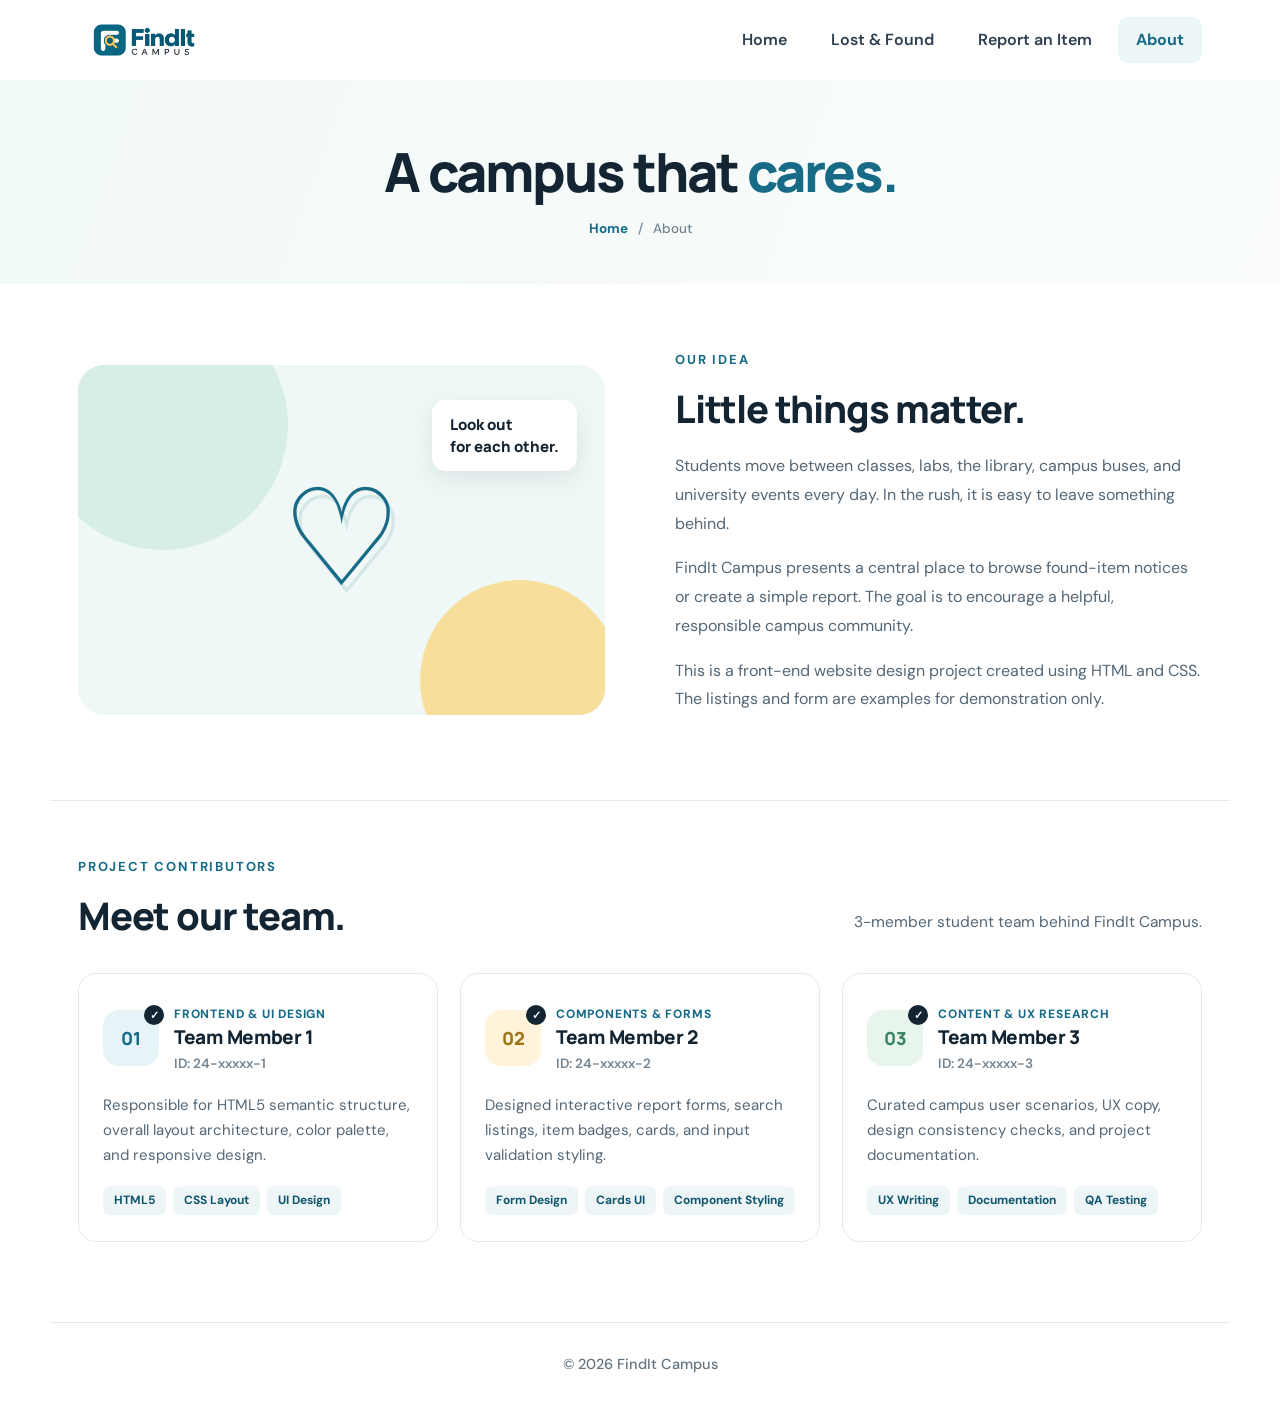
==== commit ac4b466c: "add item images and update site branding to lost and found" ====
--- a/about.html
+++ b/about.html
@@ -17,25 +17,16 @@
       <span class="nav-icon-bar"></span>
     </label>
     <label for="nav-toggle" class="nav-overlay" aria-hidden="true"></label>
-    <nav aria-label="Main navigation"><a href="index.html">Home</a><a href="items.html">Found Items</a><a href="report.html">Report an Item</a><a class="active" href="about.html">About</a></nav>
+    <nav aria-label="Main navigation"><a href="index.html">Home</a><a href="items.html">Lost &amp; Found</a><a href="report.html">Report an Item</a><a class="active" href="about.html">About</a></nav>
   </header>
   <main>
     <section class="page-hero">
-      <p class="eyebrow">Good things find their way back</p><h1>A campus that <span>cares.</span></h1>
-      <p>FindIt Campus is a simple concept built around one everyday problem: misplaced belongings.</p>
+      <h1>A campus that <span>cares.</span></h1>
       <div class="breadcrumb"><a href="index.html">Home</a><span>/</span> About</div>
     </section>
     <section class="section-wrap about-story">
       <div class="about-art"><div class="circle circle-one"></div><div class="circle circle-two"></div><div class="big-heart">♡</div><div class="about-label">Look out<br>for each other.</div></div>
       <div class="about-copy"><p class="eyebrow">Our idea</p><h2>Little things matter.</h2><p>Students move between classes, labs, the library, campus buses, and university events every day. In the rush, it is easy to leave something behind.</p><p>FindIt Campus presents a central place to browse found-item notices or create a simple report. The goal is to encourage a helpful, responsible campus community.</p><p>This is a front-end website design project created using HTML and CSS. The listings and form are examples for demonstration only.</p></div>
-    </section>
-    <section class="section-wrap section-block values-section">
-      <div class="section-heading"><div><p class="eyebrow">What guides us</p><h2>Simple by design.</h2></div></div>
-      <div class="value-grid">
-        <article class="value-card"><span class="value-number">01</span><h3>Clear information</h3><p>Make item names, locations, and dates easy to scan.</p></article>
-        <article class="value-card"><span class="value-number">02</span><h3>Helpful community</h3><p>Encourage students to help each other recover belongings.</p></article>
-        <article class="value-card"><span class="value-number">03</span><h3>Respect privacy</h3><p>Share useful details while keeping sensitive information private.</p></article>
-      </div>
     </section>
 
     <section class="section-wrap section-block team-section" id="team">
@@ -105,9 +96,7 @@
         </article>
       </div>
     </section>
-
-    <section class="section-wrap cta"><div><p class="eyebrow">Be part of the solution</p><h2>Take a look around.</h2><p>Browse the example board or explore the report page.</p></div><a class="button button-primary" href="items.html">Explore Found Items <span>→</span></a></section>
   </main>
-  <footer class="site-footer"><a class="brand" href="index.html"><img class="brand-logo" src="logo.png" alt="FindIt Campus"></a><p>A student website design project · HTML & CSS</p><span>© 2026 FindIt Campus</span></footer>
+  <footer class="site-footer"><p>© 2026 FindIt Campus</p></footer>
 </body>
 </html>
--- a/style.css
+++ b/style.css
@@ -846,44 +846,20 @@
    ========================================================================== */
 .site-footer {
   border-top: 1px solid var(--line);
-  min-height: 105px;
   max-width: 1180px;
   margin: auto;
-  padding: 34px 28px;
-  display: flex;
-  align-items: center;
-  justify-content: space-between;
-  gap: 24px;
-}
-
-.site-footer .brand {
-  font-size: 20px;
-}
-
-.site-footer .brand-mark {
-  width: 38px;
-  height: 38px;
-  border-radius: 12px;
-  font-size: 20px;
-}
-
-.site-footer .brand-logo {
-  height: 42px;
+  padding: 30px 24px;
+  display: flex;
+  align-items: center;
+  justify-content: center;
+  text-align: center;
 }
 
 .site-footer p {
-  font-size: 15.5px;
-  font-weight: 500;
-  color: #4b5d6c;
-  margin: 0;
-}
-
-.site-footer > span {
-  font-size: 15px;
+  font-size: 14.5px;
   font-weight: 500;
   color: #627482;
   margin: 0;
-  white-space: nowrap;
 }
 
 /* ==========================================================================
@@ -892,7 +868,7 @@
 .page-hero {
   background: linear-gradient(110deg, #f1f9f7, #fbfdfd);
   text-align: center;
-  padding: 72px 24px 50px;
+  padding: 60px 24px 44px;
 }
 
 .page-hero h1 {
@@ -922,6 +898,10 @@
   color: var(--muted-light);
   font-size: 13.5px;
   font-weight: 500;
+}
+
+.page-hero h1 + .breadcrumb {
+  margin-top: 14px;
 }
 
 .breadcrumb a {
@@ -1003,35 +983,67 @@
 }
 
 .item-visual {
-  height: 180px;
-  display: grid;
-  place-items: center;
+  height: 200px;
   position: relative;
-}
-
-.visual-blue { background: #e9f4f8; }
-.visual-yellow { background: #fff4d7; }
-.visual-green { background: #e8f5ec; }
-.visual-pink { background: #f9eaf0; }
-.visual-lilac { background: #eeeafb; }
-.visual-orange { background: #fff0e3; }
-
-.item-emoji {
-  font-size: 60px;
-  filter: drop-shadow(0 8px 7px rgba(32, 60, 74, 0.1));
+  overflow: hidden;
+  background: #f1f5f7;
+}
+
+.item-img {
+  width: 100%;
+  height: 100%;
+  object-fit: cover;
+  display: block;
+  transition: transform 0.4s ease;
+}
+
+.item-card:hover .item-img {
+  transform: scale(1.06);
 }
 
 .status {
   position: absolute;
   left: 14px;
   top: 14px;
-  background: #ffffff;
-  padding: 5px 11px;
+  background: rgba(255, 255, 255, 0.94);
+  backdrop-filter: blur(8px);
+  -webkit-backdrop-filter: blur(8px);
+  padding: 5px 12px;
   border-radius: 20px;
   font-size: 11.5px;
   font-weight: 700;
-  color: #2b7a56;
-  box-shadow: 0 2px 6px rgba(0, 0, 0, 0.06);
+  display: inline-flex;
+  align-items: center;
+  gap: 6px;
+  box-shadow: 0 4px 12px rgba(0, 0, 0, 0.12);
+  letter-spacing: 0.3px;
+  z-index: 2;
+}
+
+.status::before {
+  content: "";
+  display: inline-block;
+  width: 7px;
+  height: 7px;
+  border-radius: 50%;
+}
+
+.status.status-found {
+  color: #1e7048;
+}
+
+.status.status-found::before {
+  background: #229954;
+  box-shadow: 0 0 0 2px rgba(34, 153, 84, 0.2);
+}
+
+.status.status-lost {
+  color: #c0392b;
+}
+
+.status.status-lost::before {
+  background: #e74c3c;
+  box-shadow: 0 0 0 2px rgba(231, 76, 60, 0.2);
 }
 
 .item-info {
@@ -1368,7 +1380,8 @@
 }
 
 .team-section {
-  padding-top: 25px;
+  border-top: 1px solid var(--line);
+  padding-top: 55px;
   padding-bottom: 80px;
 }
 
@@ -1692,21 +1705,9 @@
   }
 
   .site-footer {
-    flex-wrap: wrap;
-    justify-content: space-between;
-    gap: 16px;
-    padding: 28px 24px;
-  }
-
-  .site-footer p {
-    order: 3;
-    width: 100%;
+    padding: 26px 20px;
+    justify-content: center;
     text-align: center;
-    font-size: 15px;
-  }
-
-  .site-footer > span {
-    font-size: 14.5px;
   }
 }
 
@@ -1855,19 +1856,9 @@
   }
 
   .site-footer {
-    padding: 28px 20px;
-    flex-direction: column;
-    gap: 14px;
+    padding: 24px 16px;
     text-align: center;
-  }
-
-  .site-footer p {
-    font-size: 14.5px;
-    line-height: 1.5;
-  }
-
-  .site-footer > span {
-    font-size: 14px;
+    justify-content: center;
   }
 
   .page-hero {
